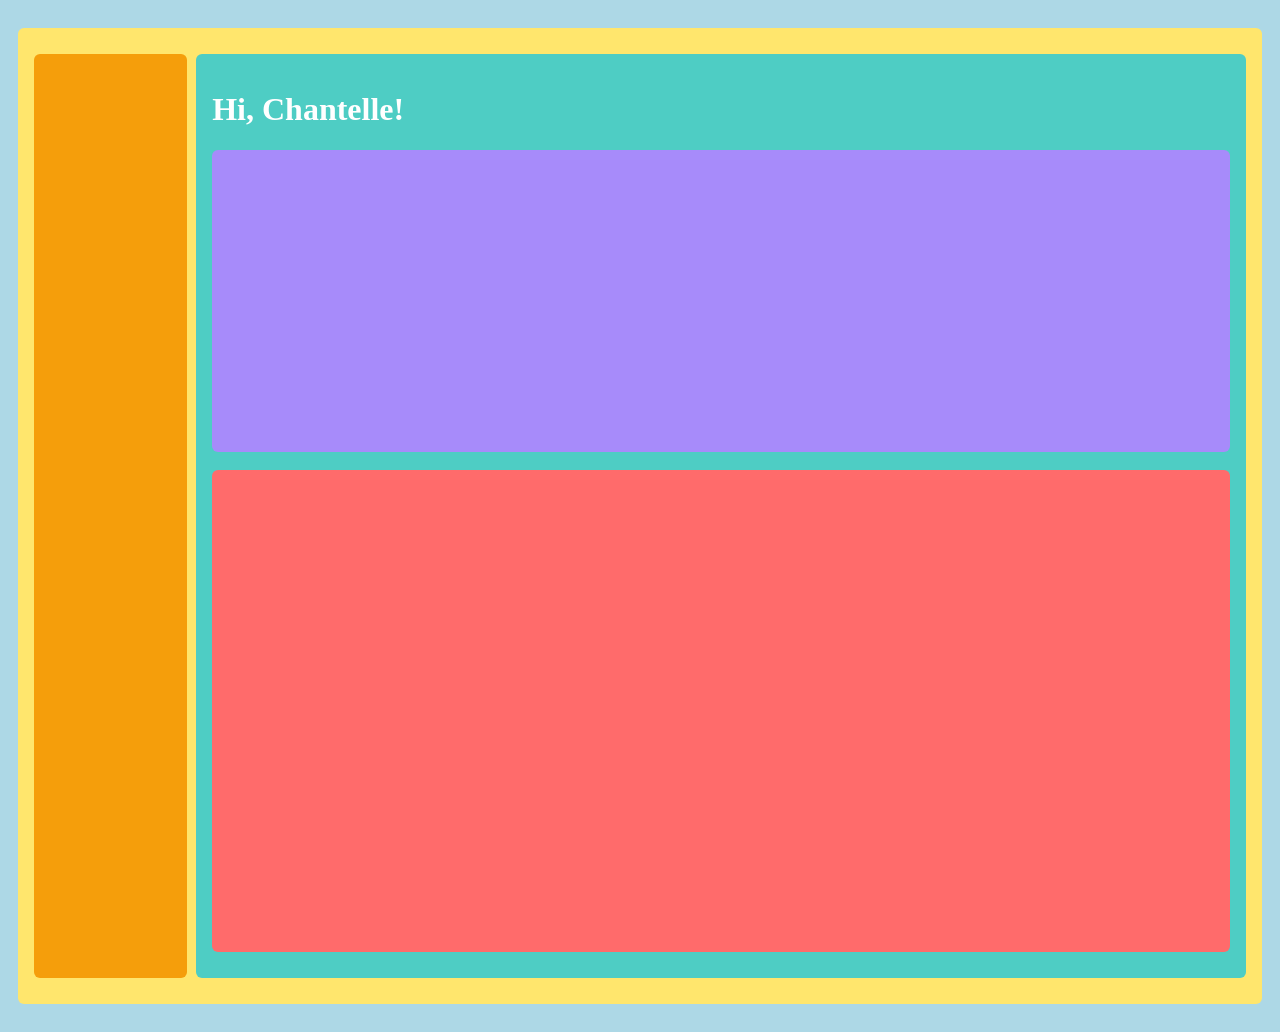
==== index.html @ 404f8a12 "Began HTML/CSS framework." ====
<!DOCTYPE html>
<html lang="en">
<head>
    <meta charset="UTF-8">
    <meta name="viewport" content="width=device-width, initial-scale=1.0">
    <link rel="stylesheet" type="text/css" href="style.css">
    <title>Project Manager</title>
</head>
<body>
    <div class="full-container">
        <div class="nav-bar">
        
        </div>

        <div class="main-container">
            <h1> Hi, Chantelle!</h1>
            <section class="content-page">
                <div class="projects-scroll">
                
                </div>
                <div class="activity-bar">
                    
                </div>
            </section>
        </div>
    </div>
</body>
</html>
---- style.css ----
body {
    background-color: lightblue;
    margin: 0;
    padding: 2vh;
}

div {
    margin: 10px 0;
    padding: 16px;
    border-radius: 6px;
    color: #fff;
}

.full-container {
    background-color: #ffe66d;
    color: #222;
    display: flex;
    align-items: stretch;
    min-height: 100vh;
    width: 100%;
    box-sizing: border-box;
}

.nav-bar {
    background-color: #f59e0b;
    width: 10%;
    margin-right: 1vh;
}

.main-container {
    background-color: #4ecdc4;
    flex: 1;
}

.projects-scroll {
    background-color: #a78bfa;
    height: 30vh;
    margin-bottom: 2vh;
}

.activity-bar {
    background-color: #ff6b6b;
    height: 50vh;
}
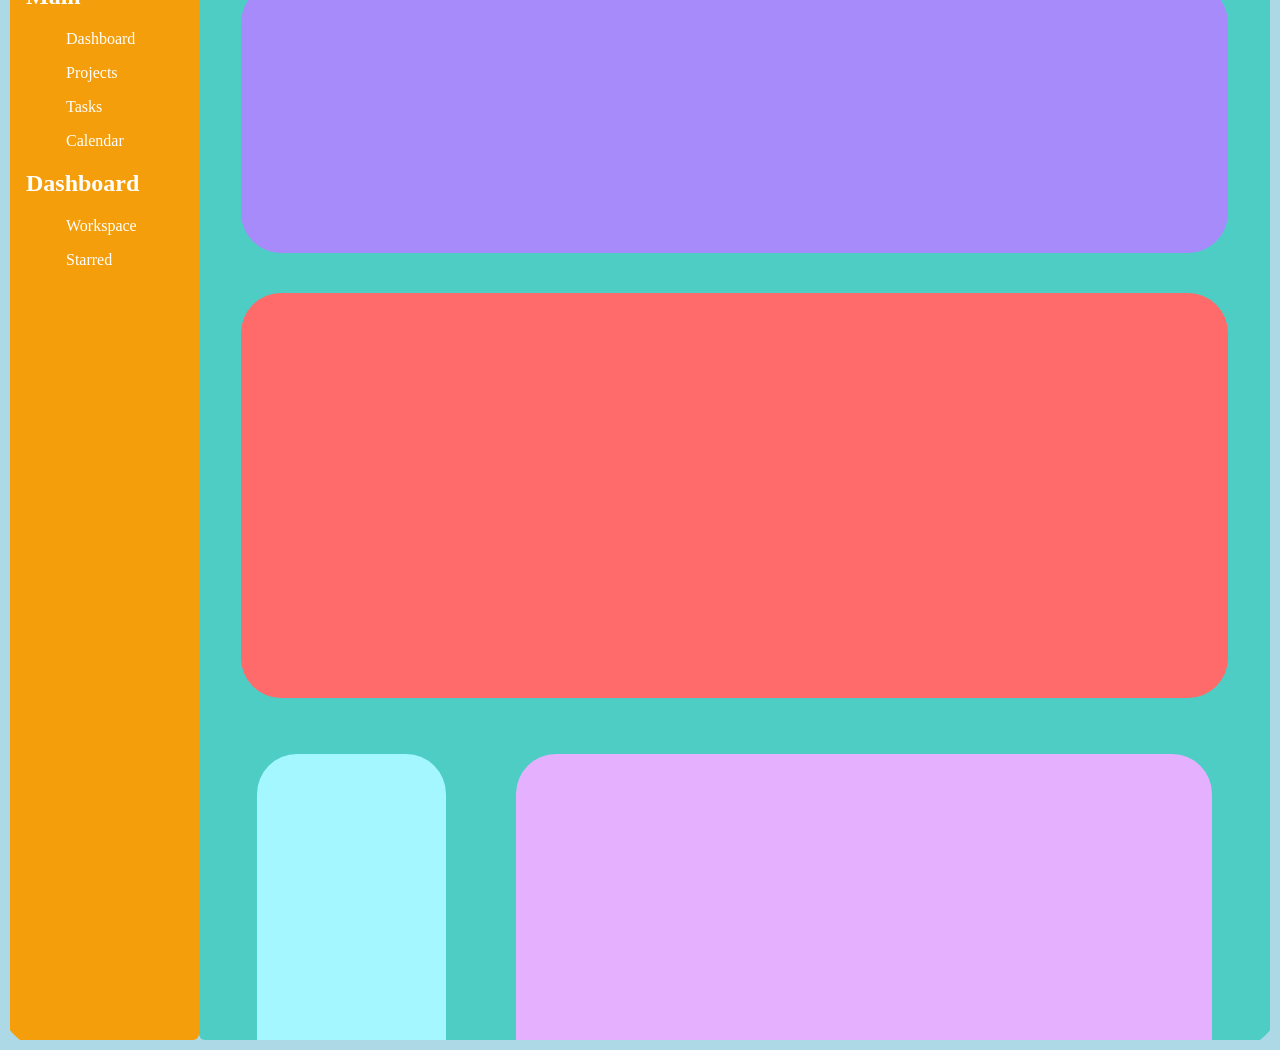
==== commit a3c54d17: "Added more HTML/CSS framework" ====
--- a/index.html
+++ b/index.html
@@ -9,7 +9,20 @@
 <body>
     <div class="full-container">
         <div class="nav-bar">
-        
+            <h1> Enchante </h1>
+
+            <h2> Main </h2>
+            <li>
+                <ul> Dashboard </ul>
+                <ul> Projects </ul>
+                <ul> Tasks </ul>
+                <ul> Calendar </ul>
+            </li>
+            <h2> Dashboard </h2>
+            <li>
+                <ul> Workspace </ul>
+                <ul> Starred </ul>
+            </li>
         </div>
 
         <div class="main-container">
@@ -18,8 +31,16 @@
                 <div class="projects-scroll">
                 
                 </div>
+                <div class="project-progress">
+                    
+                </div>
                 <div class="activity-bar">
-                    
+                    <div class="task-list">
+
+                    </div>
+                    <div class="productivity">
+                        
+                    </div>
                 </div>
             </section>
         </div>
--- a/style.css
+++ b/style.css
@@ -1,46 +1,120 @@
+* {
+    box-sizing: border-box;
+}
+
 body {
     background-color: lightblue;
     margin: 0;
-    padding: 2vh;
+    display: flex;
+    justify-content: center;
+    align-items: center;
+    height: 100vh;
+    overflow: hidden;
+}
+
+h1 {
+    margin: 40px 10px 30px 60px;
 }
 
 div {
-    margin: 10px 0;
     padding: 16px;
     border-radius: 6px;
     color: #fff;
 }
 
+li {
+    list-style: none;
+}
 .full-container {
-    background-color: #ffe66d;
     color: #222;
     display: flex;
     align-items: stretch;
-    min-height: 100vh;
-    width: 100%;
-    box-sizing: border-box;
+    width: 2500px;
+    height: 1200px;
+    padding: 10px;
+    border-radius: 50px;
+    overflow: hidden;
 }
 
 .nav-bar {
     background-color: #f59e0b;
-    width: 10%;
-    margin-right: 1vh;
+    width: 15%;
 }
 
 .main-container {
     background-color: #4ecdc4;
     flex: 1;
+    display: flex;
+    flex-direction: column;
+    min-height: 0;
+    overflow-y: auto;
+    overflow-x: hidden;
+    scrollbar-width: none;
+    -ms-overflow-style: none;
+}
+
+.main-container::-webkit-scrollbar {
+    display: none;
+}
+
+.content-page {
+    display: flex;
+    flex-direction: column;
+    flex: none;
+    min-height: 0;
+    gap: 10px;
+    padding-bottom: 16px;
 }
 
 .projects-scroll {
+    display: flex;
+    margin-right: auto;
+    margin-left: auto;
     background-color: #a78bfa;
     height: 30vh;
-    margin-bottom: 2vh;
+    width: 95%;
+    border-radius: 40px;
+    margin-bottom: 30px;
+}
+
+.project-progress {
+    display: flex;
+    margin-right: auto;
+    margin-left: auto;
+    margin-bottom: 30px;
+    background-color: #ff6b6b;
+    height: 45vh;
+    width: 95%;
+    min-height: 0;
+    border-radius: 40px;
 }
 
 .activity-bar {
-    background-color: #ff6b6b;
+    display: flex;
+    margin-right: auto;
+    margin-left: auto;
     height: 50vh;
+    width: 95%;
+    border-radius: 40px;
+    margin-bottom: 30px;
 }
 
+.task-list {
+    display: flex;
+    margin-right: 70px;
+    margin-left: auto;
+    background-color: #a4f7ff;
+    width: 25%;
+    min-height: 0;
+    border-radius: 40px;
+}
 
+.productivity {
+    display: flex;
+    margin-right: auto;
+    margin-left: auto;
+    background-color: #e5b1ff;
+    width: 95%;
+    min-height: 0;
+    border-radius: 40px;
+}
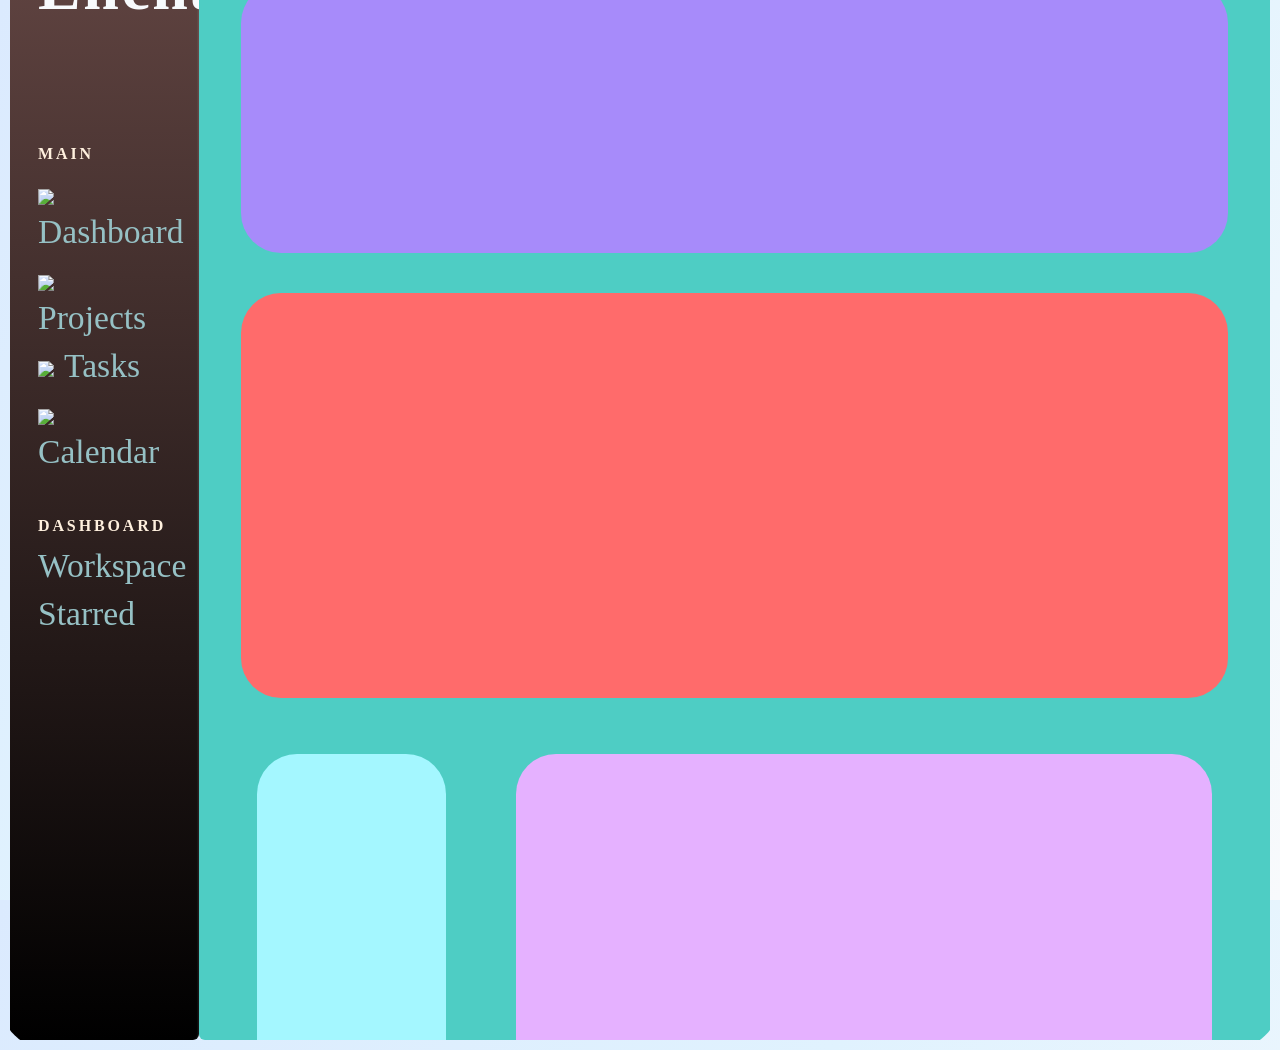
==== commit feccf288: "Began designing navigation bar." ====
--- a/index.html
+++ b/index.html
@@ -13,10 +13,10 @@
 
             <h2> Main </h2>
             <li>
-                <ul> Dashboard </ul>
-                <ul> Projects </ul>
-                <ul> Tasks </ul>
-                <ul> Calendar </ul>
+                <ul><img src="https://i.pinimg.com/1200x/c5/bf/3d/c5bf3d93679e614d330e44d8a4004169.jpg"><a href=""> Dashboard </a></ul>
+                <ul><img src="https://i.pinimg.com/736x/90/c0/2f/90c02fef3b25101c3162a4c4074d5c50.jpg"><a href=""> Projects </a></ul>
+                <ul><img src="https://i.pinimg.com/1200x/53/4c/06/534c06f7088ed84d5353cad87c50d473.jpg"><a href=""> Tasks </a></ul>
+                <ul><img src="https://i.pinimg.com/736x/36/79/c6/3679c64eeebbd9813bcedf02b069bbec.jpg"><a href=""> Calendar </a></ul>
             </li>
             <h2> Dashboard </h2>
             <li>
--- a/style.css
+++ b/style.css
@@ -3,7 +3,7 @@
 }
 
 body {
-    background-color: lightblue;
+    background: linear-gradient(135deg, #dbeafe 0%, #e0f2fe 45%, #f8fafc 100%);
     margin: 0;
     display: flex;
     justify-content: center;
@@ -22,9 +22,99 @@
     color: #fff;
 }
 
-li {
+.nav-bar ul {
+    list-style-type: none;
+    margin: 0;
+    padding: 0;
+}
+
+.nav-bar li {
     list-style: none;
-}
+    display: flex;
+    flex-direction: column;
+    gap: 10px;
+    margin-bottom: 24px;
+}
+
+a {
+    text-decoration: none;
+}
+
+.nav-bar {
+    background: linear-gradient(180deg ,#694A47, black); 
+    width: 15%;
+    padding: 28px 28px;
+    display: flex;
+    flex-direction: column;
+    gap: 12px;
+    border-right: 1px solid rgba(255, 255, 255, 0.08);
+    box-shadow: inset -1px 0 0 rgba(255, 255, 255, 0.04);
+    font-size: 2.1rem;
+}
+
+.nav-bar h1,
+.nav-bar h2 {
+    margin: 0;
+    color: #f8fafc;
+}
+
+.nav-bar h1 {
+    margin-top: 65px;
+    margin-bottom: 100px;
+    font-size: 4rem;
+    line-height: 1.1;
+    letter-spacing: 0.04em;
+}
+
+.nav-bar h2 {
+    margin-top: 10px;
+    font-size: 1rem;
+    text-transform: uppercase;
+    letter-spacing: 0.18em;
+    color: #fff0de;
+}
+
+.nav-bar a,
+.nav-bar ul,
+.nav-bar li {
+    color: #96c1c5;
+}
+
+.nav-bar ul ul {
+    display: block;
+    width: 100%;
+    background: rgba(255, 255, 255, 0.06);
+    border: 1px solid rgba(255, 255, 255, 0.08);
+    border-radius: 16px;
+    padding: 14px 16px;
+    color: #96c1c5;
+    backdrop-filter: blur(10px);
+    transition: transform 160ms ease, background-color 160ms ease, border-color 160ms ease;
+}
+
+.nav-bar a {
+    display: inline-block;
+}
+
+.nav-bar a:hover {
+    background: rgba(10, 115, 150, 0.12);
+    border-color: rgba(255, 255, 255, 0.18);
+    transform:translateX(15px);
+    transition: all ease 0.3s;
+}
+
+.nav-bar ul ul a {
+    display: block;
+    width: 100%;
+    color: inherit;
+    font-weight: 600;
+}
+
+.nav-bar img {
+    width: 1vw;
+    margin-right: 10px;
+}
+
 .full-container {
     color: #222;
     display: flex;
@@ -36,11 +126,6 @@
     overflow: hidden;
 }
 
-.nav-bar {
-    background-color: #f59e0b;
-    width: 15%;
-}
-
 .main-container {
     background-color: #4ecdc4;
     flex: 1;
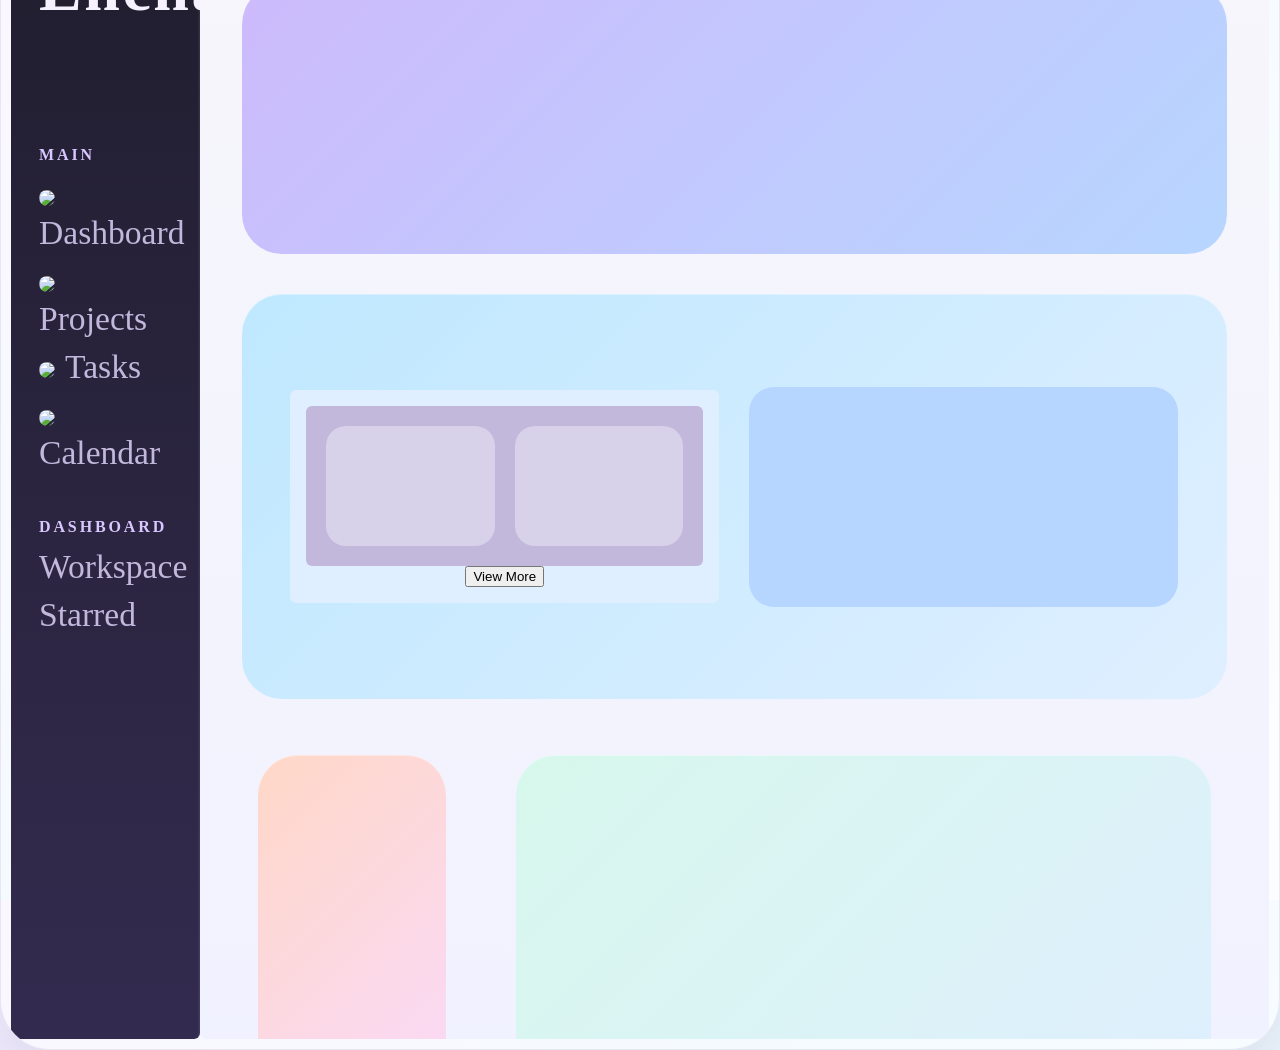
==== commit 394410b8: "Began framework for project progress section." ====
--- a/index.html
+++ b/index.html
@@ -32,7 +32,20 @@
                 
                 </div>
                 <div class="project-progress">
-                    
+                    <div class="projects">
+                        <div class="projects-list">
+                            <div class="project">
+
+                            </div>
+                            <div class="project">
+                                
+                            </div>
+                        </div>
+                        <button> View More </button>
+                    </div>
+                    <div class="calendar">
+
+                    </div>
                 </div>
                 <div class="activity-bar">
                     <div class="task-list">
--- a/style.css
+++ b/style.css
@@ -1,26 +1,50 @@
+/* COLOURS */
+
+:root {
+    --page-bg-start: #f4ecff;
+    --page-bg-end: #e6f5ff;
+    --shell-bg: rgba(255, 255, 255, 0.58);
+    --sidebar-start: #201d2d;
+    --sidebar-end: #332b4f;
+    --sidebar-accent: #d9c7ff;
+    --sidebar-text: #f5f1ff;
+    --sidebar-muted: #c1b8dc;
+    --main-bg: #f7f6fb;
+    --main-text: #1d2433;
+    --panel-lavender: linear-gradient(135deg, #cdbafc 0%, #b7d6ff 100%);
+    --panel-sky: linear-gradient(135deg, #bfe8ff 0%, #dfefff 100%);
+    --panel-peach: linear-gradient(135deg, #ffd8c7 0%, #f9d9ff 100%);
+    --panel-mint: linear-gradient(135deg, #d7f8ec 0%, #dfeeff 100%);
+    --panel-gold: linear-gradient(135deg, #ffe7b6 0%, #f7d7ff 100%);
+}
+
 * {
     box-sizing: border-box;
 }
 
 body {
-    background: linear-gradient(135deg, #dbeafe 0%, #e0f2fe 45%, #f8fafc 100%);
+    background: linear-gradient(135deg, var(--page-bg-start) 0%, var(--page-bg-end) 45%, #f8fafc 100%);
     margin: 0;
     display: flex;
     justify-content: center;
     align-items: center;
     height: 100vh;
     overflow: hidden;
+    color: var(--main-text);
 }
 
 h1 {
     margin: 40px 10px 30px 60px;
+    color: var(--main-text);
 }
 
 div {
     padding: 16px;
     border-radius: 6px;
-    color: #fff;
-}
+    color: var(--main-text);
+}
+
+/* NAVIGATION BAR */
 
 .nav-bar ul {
     list-style-type: none;
@@ -41,7 +65,7 @@
 }
 
 .nav-bar {
-    background: linear-gradient(180deg ,#694A47, black); 
+    background: linear-gradient(180deg, var(--sidebar-start), var(--sidebar-end));
     width: 15%;
     padding: 28px 28px;
     display: flex;
@@ -55,7 +79,7 @@
 .nav-bar h1,
 .nav-bar h2 {
     margin: 0;
-    color: #f8fafc;
+    color: var(--sidebar-text);
 }
 
 .nav-bar h1 {
@@ -71,23 +95,23 @@
     font-size: 1rem;
     text-transform: uppercase;
     letter-spacing: 0.18em;
-    color: #fff0de;
+    color: var(--sidebar-accent);
 }
 
 .nav-bar a,
 .nav-bar ul,
 .nav-bar li {
-    color: #96c1c5;
+    color: var(--sidebar-muted);
 }
 
 .nav-bar ul ul {
     display: block;
     width: 100%;
     background: rgba(255, 255, 255, 0.06);
-    border: 1px solid rgba(255, 255, 255, 0.08);
+    border: 1px solid rgba(255, 255, 255, 0.1);
     border-radius: 16px;
     padding: 14px 16px;
-    color: #96c1c5;
+    color: var(--sidebar-muted);
     backdrop-filter: blur(10px);
     transition: transform 160ms ease, background-color 160ms ease, border-color 160ms ease;
 }
@@ -97,9 +121,9 @@
 }
 
 .nav-bar a:hover {
-    background: rgba(10, 115, 150, 0.12);
+    background: rgba(217, 199, 255, 0.12);
     border-color: rgba(255, 255, 255, 0.18);
-    transform:translateX(15px);
+    transform: translateX(12px);
     transition: all ease 0.3s;
 }
 
@@ -113,10 +137,12 @@
 .nav-bar img {
     width: 1vw;
     margin-right: 10px;
+    border-radius: 50%;
+    object-fit: cover;
 }
 
 .full-container {
-    color: #222;
+    color: var(--main-text);
     display: flex;
     align-items: stretch;
     width: 2500px;
@@ -124,10 +150,13 @@
     padding: 10px;
     border-radius: 50px;
     overflow: hidden;
+    background: var(--shell-bg);
+    box-shadow: 0 25px 60px rgba(67, 58, 92, 0.12);
+    border: 1px solid rgba(136, 124, 182, 0.15);
 }
 
 .main-container {
-    background-color: #4ecdc4;
+    background: linear-gradient(180deg, var(--main-bg) 0%, #f1f2ff 100%);
     flex: 1;
     display: flex;
     flex-direction: column;
@@ -155,23 +184,28 @@
     display: flex;
     margin-right: auto;
     margin-left: auto;
-    background-color: #a78bfa;
+    background: var(--panel-lavender);
     height: 30vh;
     width: 95%;
     border-radius: 40px;
     margin-bottom: 30px;
+    box-shadow: inset 0 1px 0 rgba(255, 255, 255, 0.35);
 }
 
 .project-progress {
     display: flex;
+    justify-content: center;
+    align-items: center;
+    gap: 30px;
     margin-right: auto;
     margin-left: auto;
     margin-bottom: 30px;
-    background-color: #ff6b6b;
+    background: var(--panel-sky);
     height: 45vh;
     width: 95%;
     min-height: 0;
     border-radius: 40px;
+    box-shadow: inset 0 1px 0 rgba(255, 255, 255, 0.35);
 }
 
 .activity-bar {
@@ -188,18 +222,62 @@
     display: flex;
     margin-right: 70px;
     margin-left: auto;
-    background-color: #a4f7ff;
+    background: var(--panel-peach);
     width: 25%;
     min-height: 0;
     border-radius: 40px;
+    box-shadow: inset 0 1px 0 rgba(255, 255, 255, 0.35);
 }
 
 .productivity {
     display: flex;
     margin-right: auto;
     margin-left: auto;
-    background-color: #e5b1ff;
-    width: 95%;
-    min-height: 0;
-    border-radius: 40px;
+    background: var(--panel-mint);
+    width: 95%;
+    min-height: 0;
+    border-radius: 40px;
+    box-shadow: inset 0 1px 0 rgba(255, 255, 255, 0.35);
+}
+
+/*PROJECTS*/
+
+.projects {
+    background-color: #dfefff;
+    width: 45%;
+    display: flex;
+    flex-direction: column;
+    align-items: center;
+    justify-content: center;
+    margin: 0;
+}
+
+.projects-list {
+    display: flex;
+    justify-content: center;
+    align-items: center;
+    gap: 20px;
+    margin: 0 auto;
+    background-color: #c1b8dc;
+    width: 100%;
+    padding: 20px;
+}
+
+.project {
+    width: 180px;
+    height: 120px;
+    background: rgba(255, 255, 255, 0.35);
+    border-radius: 20px;
+}
+
+/*CALENDAR*/
+
+.calendar {
+    background-color: #b7d6ff;
+    width: 45%;
+    min-height: 220px;
+    display: flex;
+    align-items: center;
+    justify-content: center;
+    border-radius: 25px;
 }
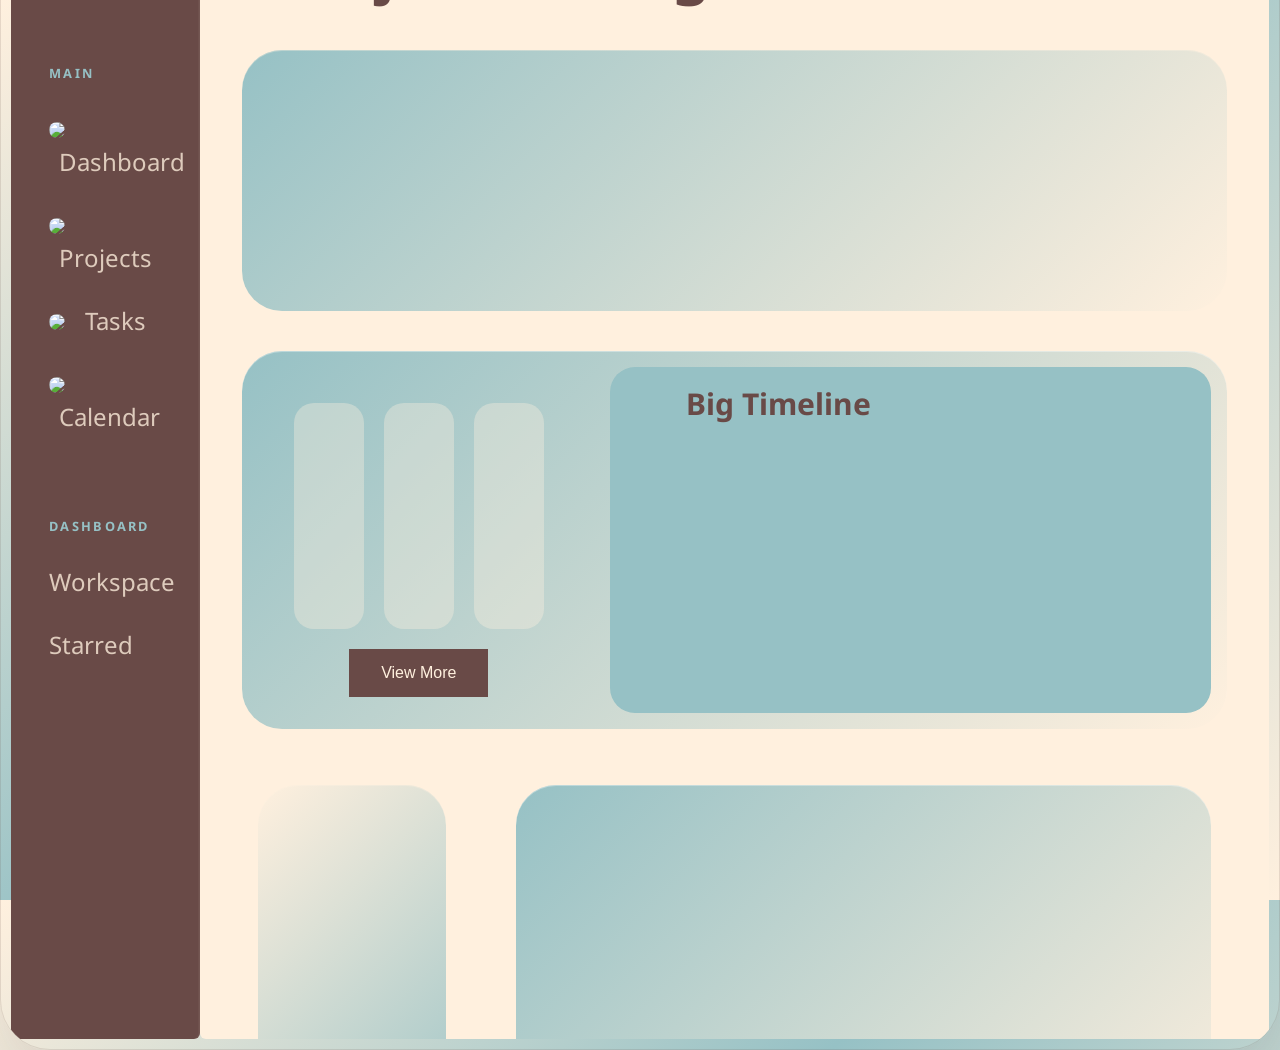
==== commit 0af57e00: "Completed skeleton ui + adjusted colour scheme." ====
--- a/index.html
+++ b/index.html
@@ -3,7 +3,13 @@
 <head>
     <meta charset="UTF-8">
     <meta name="viewport" content="width=device-width, initial-scale=1.0">
+    
     <link rel="stylesheet" type="text/css" href="style.css">
+    <script src="script.js"></script>
+    <link rel="preconnect" href="https://fonts.googleapis.com">
+    <link rel="preconnect" href="https://fonts.gstatic.com" crossorigin>
+    <link href="https://fonts.googleapis.com/css2?family=Noto+Sans:ital,wght@0,100..900;1,100..900&display=swap" rel="stylesheet">
+    
     <title>Project Manager</title>
 </head>
 <body>
@@ -27,6 +33,7 @@
 
         <div class="main-container">
             <h1> Hi, Chantelle!</h1>
+            <h2> Project Manager </h2>
             <section class="content-page">
                 <div class="projects-scroll">
                 
@@ -40,10 +47,14 @@
                             <div class="project">
                                 
                             </div>
+                            <div class="project">
+                                
+                            </div>
                         </div>
-                        <button> View More </button>
+                        <button class="view-more"> View More </button>
                     </div>
                     <div class="calendar">
+                        <h2> Big Timeline </h2>
 
                     </div>
                 </div>
--- a/style.css
+++ b/style.css
@@ -1,21 +1,21 @@
 /* COLOURS */
 
 :root {
-    --page-bg-start: #f4ecff;
-    --page-bg-end: #e6f5ff;
-    --shell-bg: rgba(255, 255, 255, 0.58);
-    --sidebar-start: #201d2d;
-    --sidebar-end: #332b4f;
-    --sidebar-accent: #d9c7ff;
-    --sidebar-text: #f5f1ff;
-    --sidebar-muted: #c1b8dc;
-    --main-bg: #f7f6fb;
-    --main-text: #1d2433;
-    --panel-lavender: linear-gradient(135deg, #cdbafc 0%, #b7d6ff 100%);
-    --panel-sky: linear-gradient(135deg, #bfe8ff 0%, #dfefff 100%);
-    --panel-peach: linear-gradient(135deg, #ffd8c7 0%, #f9d9ff 100%);
-    --panel-mint: linear-gradient(135deg, #d7f8ec 0%, #dfeeff 100%);
-    --panel-gold: linear-gradient(135deg, #ffe7b6 0%, #f7d7ff 100%);
+    --page-bg-start: #fff0de;
+    --page-bg-end: #96C1C5;
+    --shell-bg: rgba(255, 240, 222, 0.58);
+    --sidebar-start: #694a47;
+    --sidebar-end: #694a47;
+    --sidebar-accent: #96C1C5;
+    --sidebar-text: #fff0de;
+    --sidebar-muted: rgba(255, 240, 222, 0.78);
+    --main-bg: #fff0de;
+    --main-text: #694a47;
+    --panel-lavender: linear-gradient(135deg, #96C1C5 0%, #fff0de 100%);
+    --panel-sky: linear-gradient(135deg, #96C1C5 0%, #fff0de 100%);
+    --panel-peach: linear-gradient(135deg, #fff0de 0%, #96C1C5 100%);
+    --panel-mint: linear-gradient(135deg, #96C1C5 0%, #fff0de 100%);
+    --panel-gold: linear-gradient(135deg, #fff0de 0%, #96C1C5 100%);
 }
 
 * {
@@ -23,7 +23,8 @@
 }
 
 body {
-    background: linear-gradient(135deg, var(--page-bg-start) 0%, var(--page-bg-end) 45%, #f8fafc 100%);
+    background: linear-gradient(135deg, var(--page-bg-start) 0%, var(--page-bg-end) 45%, #fff0de 100%);
+    font-family: "Noto Sans", sans-serif;
     margin: 0;
     display: flex;
     justify-content: center;
@@ -34,10 +35,17 @@
 }
 
 h1 {
-    margin: 40px 10px 30px 60px;
-    color: var(--main-text);
-}
-
+    margin: 10px 10px 0px 60px;
+    font-size: 30px;
+    color: var(--main-text);
+    font-style: italic;
+}
+
+h2 {
+    color: var(--main-text);
+    margin: 0px 10px 40px 60px;
+    font-size: 60px;
+}
 div {
     padding: 16px;
     border-radius: 6px;
@@ -67,13 +75,13 @@
 .nav-bar {
     background: linear-gradient(180deg, var(--sidebar-start), var(--sidebar-end));
     width: 15%;
-    padding: 28px 28px;
-    display: flex;
-    flex-direction: column;
-    gap: 12px;
-    border-right: 1px solid rgba(255, 255, 255, 0.08);
-    box-shadow: inset -1px 0 0 rgba(255, 255, 255, 0.04);
-    font-size: 2.1rem;
+    padding: 28px 38px;
+    display: flex;
+    flex-direction: column;
+    gap: 30px;
+    border-right: 1px solid rgba(255, 240, 222, 0.08);
+    box-shadow: inset -1px 0 0 rgba(255, 240, 222, 0.04);
+    font-size: 1.5rem;
 }
 
 .nav-bar h1,
@@ -83,8 +91,8 @@
 }
 
 .nav-bar h1 {
-    margin-top: 65px;
-    margin-bottom: 100px;
+    margin-top: 35px;
+    margin-bottom: 30px;
     font-size: 4rem;
     line-height: 1.1;
     letter-spacing: 0.04em;
@@ -92,7 +100,7 @@
 
 .nav-bar h2 {
     margin-top: 10px;
-    font-size: 1rem;
+    font-size: 0.8rem;
     text-transform: uppercase;
     letter-spacing: 0.18em;
     color: var(--sidebar-accent);
@@ -107,8 +115,8 @@
 .nav-bar ul ul {
     display: block;
     width: 100%;
-    background: rgba(255, 255, 255, 0.06);
-    border: 1px solid rgba(255, 255, 255, 0.1);
+    background: rgba(255, 240, 222, 0.06);
+    border: 1px solid rgba(255, 240, 222, 0.1);
     border-radius: 16px;
     padding: 14px 16px;
     color: var(--sidebar-muted);
@@ -116,13 +124,18 @@
     transition: transform 160ms ease, background-color 160ms ease, border-color 160ms ease;
 }
 
+.nav-bar ul {
+    margin-bottom: 20px;
+}
+
 .nav-bar a {
     display: inline-block;
+    margin-left: 10px;
 }
 
 .nav-bar a:hover {
-    background: rgba(217, 199, 255, 0.12);
-    border-color: rgba(255, 255, 255, 0.18);
+    background: rgba(150, 193, 197, 0.12);
+    border-color: rgba(255, 240, 222, 0.18);
     transform: translateX(12px);
     transition: all ease 0.3s;
 }
@@ -150,13 +163,12 @@
     padding: 10px;
     border-radius: 50px;
     overflow: hidden;
-    background: var(--shell-bg);
-    box-shadow: 0 25px 60px rgba(67, 58, 92, 0.12);
-    border: 1px solid rgba(136, 124, 182, 0.15);
+    box-shadow: 0 25px 60px rgba(105, 74, 71, 0.12);
+    border: 1px solid rgba(105, 74, 71, 0.15);
 }
 
 .main-container {
-    background: linear-gradient(180deg, var(--main-bg) 0%, #f1f2ff 100%);
+    background: linear-gradient(180deg, var(--main-bg) 0%, #fff0de 100%);
     flex: 1;
     display: flex;
     flex-direction: column;
@@ -185,12 +197,46 @@
     margin-right: auto;
     margin-left: auto;
     background: var(--panel-lavender);
-    height: 30vh;
+    height: 29vh;
     width: 95%;
     border-radius: 40px;
     margin-bottom: 30px;
+    box-shadow: inset 0 1px 0 rgba(255, 240, 222, 0.35);
+}
+
+.activity-bar {
+    display: flex;
+    margin-right: auto;
+    margin-left: auto;
+    height: 50vh;
+    width: 95%;
+    border-radius: 40px;
+    margin-bottom: 30px;
+}
+
+.task-list {
+    display: flex;
+    margin-right: 70px;
+    margin-left: auto;
+    background: var(--panel-peach);
+    width: 25%;
+    min-height: 0;
+    border-radius: 40px;
+    box-shadow: inset 0 1px 0 rgba(255, 240, 222, 0.35);
+}
+
+.productivity {
+    display: flex;
+    margin-right: auto;
+    margin-left: auto;
+    background: var(--panel-mint);
+    width: 95%;
+    min-height: 0;
+    border-radius: 40px;
     box-shadow: inset 0 1px 0 rgba(255, 255, 255, 0.35);
 }
+
+/*PROJECTS*/
 
 .project-progress {
     display: flex;
@@ -201,54 +247,21 @@
     margin-left: auto;
     margin-bottom: 30px;
     background: var(--panel-sky);
-    height: 45vh;
+    height: 42vh;
     width: 95%;
     min-height: 0;
     border-radius: 40px;
     box-shadow: inset 0 1px 0 rgba(255, 255, 255, 0.35);
 }
 
-.activity-bar {
-    display: flex;
-    margin-right: auto;
-    margin-left: auto;
-    height: 50vh;
-    width: 95%;
-    border-radius: 40px;
-    margin-bottom: 30px;
-}
-
-.task-list {
-    display: flex;
-    margin-right: 70px;
-    margin-left: auto;
-    background: var(--panel-peach);
-    width: 25%;
-    min-height: 0;
-    border-radius: 40px;
-    box-shadow: inset 0 1px 0 rgba(255, 255, 255, 0.35);
-}
-
-.productivity {
-    display: flex;
-    margin-right: auto;
-    margin-left: auto;
-    background: var(--panel-mint);
-    width: 95%;
-    min-height: 0;
-    border-radius: 40px;
-    box-shadow: inset 0 1px 0 rgba(255, 255, 255, 0.35);
-}
-
-/*PROJECTS*/
-
 .projects {
-    background-color: #dfefff;
     width: 45%;
+    height: 100%;
     display: flex;
     flex-direction: column;
     align-items: center;
     justify-content: center;
+    border-radius: 25px;
     margin: 0;
 }
 
@@ -258,26 +271,40 @@
     align-items: center;
     gap: 20px;
     margin: 0 auto;
-    background-color: #c1b8dc;
     width: 100%;
+    height: 100%;
     padding: 20px;
 }
 
 .project {
-    width: 180px;
-    height: 120px;
-    background: rgba(255, 255, 255, 0.35);
+    width: 100%;
+    height: 100%;
+    background: rgba(255, 240, 222, 0.35);
     border-radius: 20px;
 }
 
+.view-more {
+    background-color: #694a47;
+    border: none;
+    color: #fff0de;
+    padding: 15px 32px;
+    text-align: center;
+    text-decoration: none;
+    display: inline-block;
+    font-size: 16px;
+    cursor: pointer;
+}
+
 /*CALENDAR*/
 
 .calendar {
-    background-color: #b7d6ff;
-    width: 45%;
-    min-height: 220px;
-    display: flex;
-    align-items: center;
-    justify-content: center;
+    background-color: #96C1C5;
+    width: 85%;
+    height: 100%;
+    display: flex;
     border-radius: 25px;
+}
+
+.calendar h2 {
+    font-size: 30px;
 }
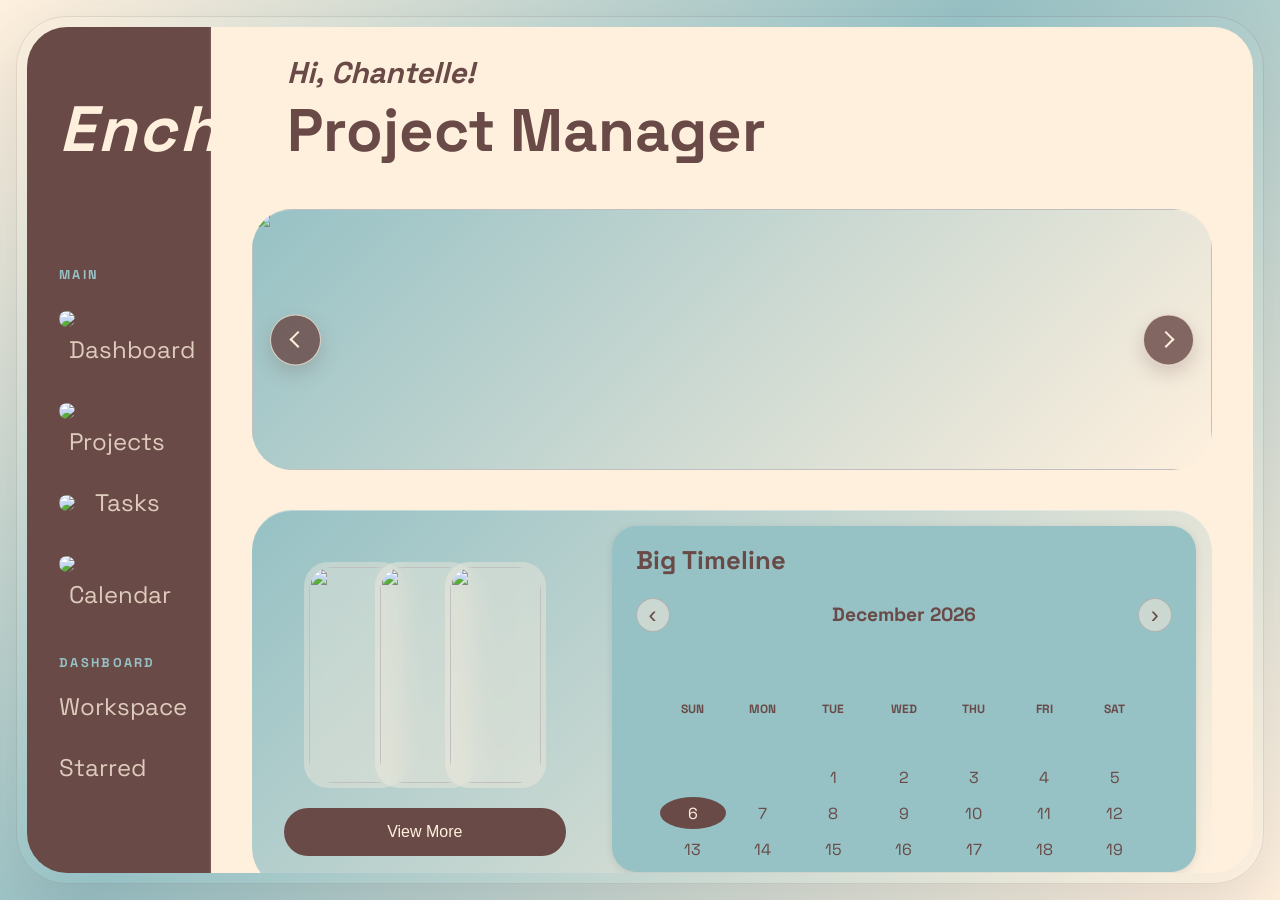
==== commit 4d19835a: "Added placeholder images for slideshow and projects list. Added projects slideshow functionality and" ====
--- a/index.html
+++ b/index.html
@@ -8,27 +8,31 @@
     <script src="script.js"></script>
     <link rel="preconnect" href="https://fonts.googleapis.com">
     <link rel="preconnect" href="https://fonts.gstatic.com" crossorigin>
-    <link href="https://fonts.googleapis.com/css2?family=Noto+Sans:ital,wght@0,100..900;1,100..900&display=swap" rel="stylesheet">
+    <link href="https://fonts.googleapis.com/css2?family=Noto+Sans:ital,wght@0,100..900;1,100..900&family=Space+Grotesk:wght@300..700&display=swap" rel="stylesheet">
     
     <title>Project Manager</title>
 </head>
 <body>
     <div class="full-container">
         <div class="nav-bar">
-            <h1> Enchante </h1>
-
-            <h2> Main </h2>
-            <li>
-                <ul><img src="https://i.pinimg.com/1200x/c5/bf/3d/c5bf3d93679e614d330e44d8a4004169.jpg"><a href=""> Dashboard </a></ul>
-                <ul><img src="https://i.pinimg.com/736x/90/c0/2f/90c02fef3b25101c3162a4c4074d5c50.jpg"><a href=""> Projects </a></ul>
-                <ul><img src="https://i.pinimg.com/1200x/53/4c/06/534c06f7088ed84d5353cad87c50d473.jpg"><a href=""> Tasks </a></ul>
-                <ul><img src="https://i.pinimg.com/736x/36/79/c6/3679c64eeebbd9813bcedf02b069bbec.jpg"><a href=""> Calendar </a></ul>
-            </li>
-            <h2> Dashboard </h2>
-            <li>
-                <ul> Workspace </ul>
-                <ul> Starred </ul>
-            </li>
+            <div class="logo">  
+                <h1> Enchante </h1>
+            </div>
+            
+            <div class="main-navbar">
+                <h2> Main </h2>
+                <li>
+                    <ul><img src="https://i.pinimg.com/1200x/c5/bf/3d/c5bf3d93679e614d330e44d8a4004169.jpg"><a href=""> Dashboard </a></ul>
+                    <ul><img src="https://i.pinimg.com/736x/90/c0/2f/90c02fef3b25101c3162a4c4074d5c50.jpg"><a href=""> Projects </a></ul>
+                    <ul><img src="https://i.pinimg.com/1200x/53/4c/06/534c06f7088ed84d5353cad87c50d473.jpg"><a href=""> Tasks </a></ul>
+                    <ul><img src="https://i.pinimg.com/736x/36/79/c6/3679c64eeebbd9813bcedf02b069bbec.jpg"><a href=""> Calendar </a></ul>
+                </li>
+                <h2> Dashboard </h2>
+                <li>
+                    <ul> Workspace </ul>
+                    <ul> Starred </ul>
+                </li>
+            </div>
         </div>
 
         <div class="main-container">
@@ -36,26 +40,52 @@
             <h2> Project Manager </h2>
             <section class="content-page">
                 <div class="projects-scroll">
-                
+                    <button class="scroll-left" type="button" aria-label="Show previous project" onclick="plusDivs(-1)"></button>
+                    
+                    <img class="projects-slide" src="https://i.pinimg.com/1200x/f3/69/72/f369729f2e2436c7e6199264a27848d8.jpg">
+                    <img class="projects-slide" src="https://i.pinimg.com/1200x/b1/5e/0a/b15e0a1c6e20ac0492519dadba8574b7.jpg">
+                    <img class="projects-slide" src="https://i.pinimg.com/1200x/c8/a8/f1/c8a8f19fa9f79428a1293db86b2d7015.jpg">
+                    <img class="projects-slide" src="https://i.pinimg.com/736x/cd/55/ca/cd55ca581c6f7dde498ed9be4bb16d14.jpg">
+                    
+                    
+                    <button class="scroll-right" type="button" aria-label="Show next project" onclick="plusDivs(1)"></button>
                 </div>
                 <div class="project-progress">
                     <div class="projects">
                         <div class="projects-list">
                             <div class="project">
-
+                                <img src="https://i.pinimg.com/736x/01/68/58/01685852c9e760e3d2047c7d8e5f8ecf.jpg">
                             </div>
                             <div class="project">
-                                
+                                <img src="https://i.pinimg.com/736x/17/3b/14/173b14f7a9852289fbcce75e404e973d.jpg">
                             </div>
                             <div class="project">
-                                
+                                <img src="https://i.pinimg.com/736x/0d/8e/f2/0d8ef2be0a4ba0913284ab48827365d0.jpg">
                             </div>
                         </div>
                         <button class="view-more"> View More </button>
                     </div>
                     <div class="calendar">
                         <h2> Big Timeline </h2>
-
+                        <div class="calendar-header">
+                            <button id="prev-month">‹</button>
+                            <div id="month-year"></div>
+                            <button id="next-month">›</button>
+                        </div>
+                        <div class="calendar-body">
+                            <div class="calendar-weekdays">
+                                <div>Sun</div>
+                                <div>Mon</div>
+                                <div>Tue</div>
+                                <div>Wed</div>
+                                <div>Thu</div>
+                                <div>Fri</div>
+                                <div>Sat</div>
+                            </div>
+                            <div class="calendar-dates">
+                        
+                            </div>
+                        </div>
                     </div>
                 </div>
                 <div class="activity-bar">
@@ -70,4 +100,6 @@
         </div>
     </div>
 </body>
+<script src="script.js"></script>
+<script src="calendar.js"></script>
 </html>
--- a/style.css
+++ b/style.css
@@ -24,7 +24,7 @@
 
 body {
     background: linear-gradient(135deg, var(--page-bg-start) 0%, var(--page-bg-end) 45%, #fff0de 100%);
-    font-family: "Noto Sans", sans-serif;
+    font-family: "Space Grotesk", sans-serif;
     margin: 0;
     display: flex;
     justify-content: center;
@@ -74,11 +74,12 @@
 
 .nav-bar {
     background: linear-gradient(180deg, var(--sidebar-start), var(--sidebar-end));
-    width: 15%;
-    padding: 28px 38px;
+    flex: 0 0 15%;
+    min-width: 0;
     display: flex;
     flex-direction: column;
     gap: 30px;
+    border-radius: 40px 0 0 40px;
     border-right: 1px solid rgba(255, 240, 222, 0.08);
     box-shadow: inset -1px 0 0 rgba(255, 240, 222, 0.04);
     font-size: 1.5rem;
@@ -87,6 +88,7 @@
 .nav-bar h1,
 .nav-bar h2 {
     margin: 0;
+    margin-bottom: 20px;
     color: var(--sidebar-text);
 }
 
@@ -96,6 +98,7 @@
     font-size: 4rem;
     line-height: 1.1;
     letter-spacing: 0.04em;
+    padding: 0;
 }
 
 .nav-bar h2 {
@@ -131,13 +134,13 @@
 .nav-bar a {
     display: inline-block;
     margin-left: 10px;
+    transition: all ease 0.3s;
 }
 
 .nav-bar a:hover {
-    background: rgba(150, 193, 197, 0.12);
     border-color: rgba(255, 240, 222, 0.18);
     transform: translateX(12px);
-    transition: all ease 0.3s;
+    font-weight: 700;
 }
 
 .nav-bar ul ul a {
@@ -154,12 +157,16 @@
     object-fit: cover;
 }
 
+/* CONTAINERS */
+
 .full-container {
     color: var(--main-text);
     display: flex;
     align-items: stretch;
-    width: 2500px;
-    height: 1200px;
+    width: min(2500px, calc(100vw - 32px));
+    height: min(1200px, calc(100vh - 32px));
+    min-width: 0;
+    min-height: 0;
     padding: 10px;
     border-radius: 50px;
     overflow: hidden;
@@ -170,8 +177,10 @@
 .main-container {
     background: linear-gradient(180deg, var(--main-bg) 0%, #fff0de 100%);
     flex: 1;
+    min-width: 0;
     display: flex;
     flex-direction: column;
+    border-radius: 0 40px 40px 0;
     min-height: 0;
     overflow-y: auto;
     overflow-x: hidden;
@@ -192,8 +201,13 @@
     padding-bottom: 16px;
 }
 
+/* PROJECTS IMAGE SCROLL */
+
 .projects-scroll {
     display: flex;
+    position: relative;
+    align-items: stretch;
+    overflow: hidden;
     margin-right: auto;
     margin-left: auto;
     background: var(--panel-lavender);
@@ -202,6 +216,82 @@
     border-radius: 40px;
     margin-bottom: 30px;
     box-shadow: inset 0 1px 0 rgba(255, 240, 222, 0.35);
+}
+
+.projects-slide {
+    position: absolute;
+    inset: 0;
+    width: 100%;
+    height: 100%;
+    object-fit: cover;
+    opacity: 0;
+    pointer-events: none;
+    transform: translateX(15px);
+    transition: opacity 550ms ease, transform 700ms ease;
+}
+
+.projects-slide.is-active {
+    opacity: 1;
+    pointer-events: auto;
+    transform: scale(1);
+}
+
+.scroll-left,
+.scroll-right {
+    position: absolute;
+    top: 50%;
+    z-index: 1;
+    display: grid;
+    place-items: center;
+    width: clamp(36px, 4vw, 52px);
+    aspect-ratio: 1;
+    padding: 0;
+    border: 1px solid rgba(255, 240, 222, 0.75);
+    border-radius: 50%;
+    background: rgba(105, 74, 71, 0.82);
+    box-shadow: 0 8px 18px rgba(105, 74, 71, 0.22);
+    color: #fff0de;
+    cursor: pointer;
+    transform: translateY(-50%);
+    transition: background-color 160ms ease, box-shadow 160ms ease, transform 160ms ease;
+}
+
+.scroll-left {
+    left: 18px;
+}
+
+.scroll-right {
+    right: 18px;
+}
+
+.scroll-left::before,
+.scroll-right::before {
+    width: 10px;
+    height: 10px;
+    border-top: 2px solid currentColor;
+    border-right: 2px solid currentColor;
+    content: "";
+}
+
+.scroll-left::before {
+    transform: translateX(2px) rotate(-135deg);
+}
+
+.scroll-right::before {
+    transform: translateX(-2px) rotate(45deg);
+}
+
+.scroll-left:hover,
+.scroll-right:hover {
+    background: #694a47;
+    box-shadow: 0 10px 22px rgba(105, 74, 71, 0.32);
+    transform: translateY(-50%) scale(1.06);
+}
+
+.scroll-left:focus-visible,
+.scroll-right:focus-visible {
+    outline: 3px solid #96c1c5;
+    outline-offset: 3px;
 }
 
 .activity-bar {
@@ -257,6 +347,7 @@
 .projects {
     width: 45%;
     height: 100%;
+    min-width: 0;
     display: flex;
     flex-direction: column;
     align-items: center;
@@ -267,25 +358,57 @@
 
 .projects-list {
     display: flex;
+    flex: 1;
     justify-content: center;
     align-items: center;
     gap: 20px;
     margin: 0 auto;
     width: 100%;
     height: 100%;
+    min-height: 0;
+    min-width: 0;
     padding: 20px;
+    overflow: visible;
 }
 
 .project {
+    flex: 1 1 0;
+    min-width: 0;
+    height: 100%;
+    position: relative;
+    left: 0px;
+    background: rgba(255, 240, 222, 0.35);
+    border-radius: 24px;
+    backdrop-filter: blur(12px);
+    transition: 0.5s ease-in-out;
+    padding: 5px;
+}
+
+.project:not(:first-child){
+    margin-left: -50px;
+}
+
+.project:hover {
+    transform: translateY(-20px);
+}
+
+.project:hover ~ .project {
+    left: 50px;
+}
+
+.project img {
     width: 100%;
     height: 100%;
-    background: rgba(255, 240, 222, 0.35);
-    border-radius: 20px;
+    display: block;
+    border-radius: inherit;
+    object-fit: cover;
 }
 
 .view-more {
     background-color: #694a47;
     border: none;
+    border-radius: 25px;
+    width: 100%;
     color: #fff0de;
     padding: 15px 32px;
     text-align: center;
@@ -293,6 +416,11 @@
     display: inline-block;
     font-size: 16px;
     cursor: pointer;
+    transition: 0.8s;
+}
+
+.view-more:hover {
+    transform: scale(1.05);
 }
 
 /*CALENDAR*/
@@ -302,9 +430,112 @@
     width: 85%;
     height: 100%;
     display: flex;
+        flex-direction: column;
+        align-items: stretch;
+        gap: 8px;
+        min-width: 0;
+        overflow: hidden;
     border-radius: 25px;
+    box-shadow: 0 2px 8px rgba(0, 0, 0, 0.1);
 }
 
 .calendar h2 {
-    font-size: 30px;
+        margin: 0;
+        padding: 4px 8px 0;
+        font-size: clamp(22px, 2vw, 30px);
+        line-height: 1.1;
+}
+
+.calendar-header {
+        display: flex;
+        justify-content: space-between;
+        align-items: center;
+        gap: 12px;
+        padding: 4px 8px 10px;
+}
+
+.calendar-header button {
+        display: grid;
+        place-items: center;
+        width: 34px;
+        height: 34px;
+        padding: 0;
+        border: 1px solid rgba(105, 74, 71, 0.25);
+        border-radius: 50%;
+        background-color: rgba(255, 240, 222, 0.5);
+        color: var(--main-text);
+        font-size: 1.5em;
+        line-height: 1;
+        cursor: pointer;
+        transition: background-color 160ms ease, transform 160ms ease;
+}
+
+.calendar-header button:hover {
+        background-color: #fff0de;
+        transform: scale(1.08);
+}
+
+.calendar-header button:focus-visible {
+        outline: 3px solid #96c1c5;
+        outline-offset: 2px;
+}
+
+#month-year {
+        flex: 1;
+        color: var(--main-text);
+        font-size: 1.2em;
+        font-weight: bold;
+        text-align: center;
+}
+
+.calendar-body {
+        flex: 1;
+        min-height: 0;
+        display: flex;
+        flex-direction: column;
+        gap: 4px;
+}
+
+.calendar-weekdays,
+.calendar-dates {
+        display: grid;
+        grid-template-columns: repeat(7, minmax(0, 1fr));
+        gap: 4px;
+}
+
+.calendar-weekdays {
+        color: var(--main-text);
+}
+
+.calendar-weekdays div,
+.calendar-dates div {
+        display: grid;
+        place-items: center;
+        min-width: 0;
+        min-height: 32px;
+        padding: 4px;
+        text-align: center;
+}
+
+.calendar-weekdays div {
+        font-size: 0.75rem;
+        font-weight: bold;
+        text-transform: uppercase;
+}
+
+.calendar-dates div {
+        border-radius: 50%;
+        color: var(--main-text);
+        cursor: pointer;
+        transition: background-color 160ms ease, color 160ms ease, transform 160ms ease;
+}
+
+.calendar-dates div:hover {
+        background-color: rgba(255, 240, 222, 0.7);
+        transform: scale(1.08);
+}
+
+.current-date {
+        background-color: #694a47;
+        color: #fff0de !important;
 }
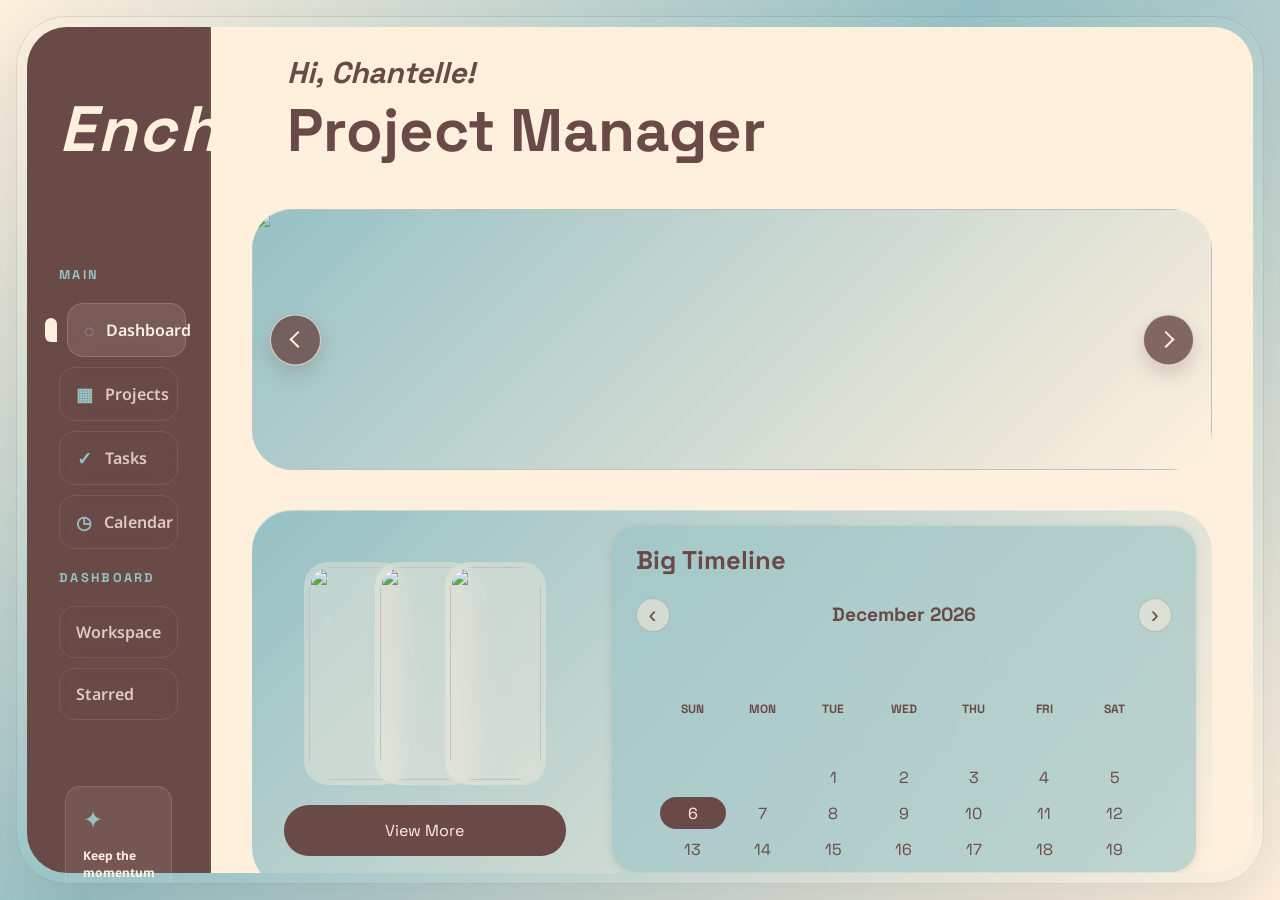
==== commit 4ddf8b1e: "Completed skeleton projects page. Added some js transition effects." ====
--- a/index.html
+++ b/index.html
@@ -4,8 +4,7 @@
     <meta charset="UTF-8">
     <meta name="viewport" content="width=device-width, initial-scale=1.0">
     
-    <link rel="stylesheet" type="text/css" href="style.css">
-    <script src="script.js"></script>
+    <link rel="stylesheet" type="text/css" href="css/style.css">
     <link rel="preconnect" href="https://fonts.googleapis.com">
     <link rel="preconnect" href="https://fonts.gstatic.com" crossorigin>
     <link href="https://fonts.googleapis.com/css2?family=Noto+Sans:ital,wght@0,100..900;1,100..900&family=Space+Grotesk:wght@300..700&display=swap" rel="stylesheet">
@@ -15,24 +14,25 @@
 <body>
     <div class="full-container">
         <div class="nav-bar">
-            <div class="logo">  
+            <div class="logo">
                 <h1> Enchante </h1>
             </div>
-            
+
             <div class="main-navbar">
                 <h2> Main </h2>
-                <li>
-                    <ul><img src="https://i.pinimg.com/1200x/c5/bf/3d/c5bf3d93679e614d330e44d8a4004169.jpg"><a href=""> Dashboard </a></ul>
-                    <ul><img src="https://i.pinimg.com/736x/90/c0/2f/90c02fef3b25101c3162a4c4074d5c50.jpg"><a href=""> Projects </a></ul>
-                    <ul><img src="https://i.pinimg.com/1200x/53/4c/06/534c06f7088ed84d5353cad87c50d473.jpg"><a href=""> Tasks </a></ul>
-                    <ul><img src="https://i.pinimg.com/736x/36/79/c6/3679c64eeebbd9813bcedf02b069bbec.jpg"><a href=""> Calendar </a></ul>
-                </li>
+                <ul class="side-links">
+                    <li class="active"><a href="index.html"><span>◌</span> Dashboard</a></li>
+                    <li><a href="projects.html"><span>▦</span> Projects</a></li>
+                    <li><a href="#"><span>✓</span> Tasks</a></li>
+                    <li><a href="#"><span>◷</span> Calendar</a></li>
+                </ul>
                 <h2> Dashboard </h2>
-                <li>
-                    <ul> Workspace </ul>
-                    <ul> Starred </ul>
-                </li>
+                <ul class="side-links">
+                    <li><a href="#">Workspace</a></li>
+                    <li><a href="#">Starred</a></li>
+                </ul>
             </div>
+            <div class="sidebar-note"><span class="note-mark">✦</span><strong>Keep the momentum</strong><small>Three deadlines are coming up this week.</small></div>
         </div>
 
         <div class="main-container">
@@ -63,7 +63,7 @@
                                 <img src="https://i.pinimg.com/736x/0d/8e/f2/0d8ef2be0a4ba0913284ab48827365d0.jpg">
                             </div>
                         </div>
-                        <button class="view-more"> View More </button>
+                        <a href="projects.html" class="view-more"> View More </a>
                     </div>
                     <div class="calendar">
                         <h2> Big Timeline </h2>
@@ -100,6 +100,7 @@
         </div>
     </div>
 </body>
-<script src="script.js"></script>
-<script src="calendar.js"></script>
+<script src="js/page-transition.js"></script>
+<script src="js/script.js"></script>
+<script src="js/calendar.js"></script>
 </html>
--- a/css/style.css
+++ b/css/style.css
@@ -0,0 +1,1081 @@
+/* COLOURS */
+
+:root {
+    --page-bg-start: #fff0de;
+    --page-bg-end: #96C1C5;
+    --shell-bg: rgba(255, 240, 222, 0.58);
+    --sidebar-start: #694a47;
+    --sidebar-end: #694a47;
+    --sidebar-accent: #96C1C5;
+    --sidebar-text: #fff0de;
+    --sidebar-muted: rgba(255, 240, 222, 0.78);
+    --main-bg: #fff0de;
+    --main-text: #694a47;
+    --panel-lavender: linear-gradient(135deg, #96C1C5 0%, #fff0de 100%);
+    --panel-sky: linear-gradient(135deg, #96C1C5 0%, #fff0de 100%);
+    --panel-peach: linear-gradient(135deg, #fff0de 0%, #96C1C5 100%);
+    --panel-mint: linear-gradient(135deg, #96C1C5 0%, #fff0de 100%);
+    --panel-gold: linear-gradient(135deg, #fff0de 0%, #96C1C5 100%);
+}
+
+* {
+    box-sizing: border-box;
+}
+
+body {
+    background: linear-gradient(135deg, var(--page-bg-start) 0%, var(--page-bg-end) 45%, #fff0de 100%);
+    font-family: "Space Grotesk", sans-serif;
+    margin: 0;
+    display: flex;
+    justify-content: center;
+    align-items: center;
+    height: 100vh;
+    overflow: hidden;
+    color: var(--main-text);
+}
+
+h1 {
+    margin: 10px 10px 0px 60px;
+    font-size: 30px;
+    color: var(--main-text);
+    font-style: italic;
+}
+
+h2 {
+    color: var(--main-text);
+    margin: 0px 10px 40px 60px;
+    font-size: 60px;
+}
+div {
+    padding: 16px;
+    border-radius: 6px;
+    color: var(--main-text);
+}
+
+/* NAVIGATION BAR */
+
+.nav-bar ul {
+    list-style-type: none;
+    margin: 0;
+    padding: 0;
+}
+
+.nav-bar li {
+    list-style: none;
+    display: flex;
+    flex-direction: column;
+    gap: 10px;
+    margin-bottom: 24px;
+}
+
+a {
+    text-decoration: none;
+}
+
+.nav-bar {
+    background: linear-gradient(180deg, var(--sidebar-start), var(--sidebar-end));
+    flex: 0 0 15%;
+    min-width: 0;
+    display: flex;
+    flex-direction: column;
+    gap: 30px;
+    border-radius: 40px 0 0 40px;
+    border-right: 1px solid rgba(255, 240, 222, 0.08);
+    box-shadow: inset -1px 0 0 rgba(255, 240, 222, 0.04);
+    font-size: 1.5rem;
+}
+
+.nav-bar h1,
+.nav-bar h2 {
+    margin: 0;
+    margin-bottom: 20px;
+    color: var(--sidebar-text);
+}
+
+.nav-bar h1 {
+    margin-top: 35px;
+    margin-bottom: 30px;
+    font-size: 4rem;
+    line-height: 1.1;
+    letter-spacing: 0.04em;
+    padding: 0;
+}
+
+.nav-bar h2 {
+    margin-top: 10px;
+    font-size: 0.8rem;
+    text-transform: uppercase;
+    letter-spacing: 0.18em;
+    color: var(--sidebar-accent);
+}
+
+.nav-bar a,
+.nav-bar ul,
+.nav-bar li {
+    color: var(--sidebar-muted);
+}
+
+.nav-bar ul ul {
+    display: block;
+    width: 100%;
+    background: rgba(255, 240, 222, 0.06);
+    border: 1px solid rgba(255, 240, 222, 0.1);
+    border-radius: 16px;
+    padding: 14px 16px;
+    color: var(--sidebar-muted);
+    backdrop-filter: blur(10px);
+    transition: transform 160ms ease, background-color 160ms ease, border-color 160ms ease;
+}
+
+.nav-bar ul {
+    margin-bottom: 20px;
+}
+
+.nav-bar a {
+    display: inline-block;
+    margin-left: 10px;
+    transition: all ease 0.3s;
+}
+
+.nav-bar a:hover {
+    border-color: rgba(255, 240, 222, 0.18);
+    transform: translateX(12px);
+    font-weight: 700;
+}
+
+.nav-bar ul ul a {
+    display: block;
+    width: 100%;
+    color: inherit;
+    font-weight: 600;
+}
+
+.nav-bar img {
+    width: 1vw;
+    margin-right: 10px;
+    border-radius: 50%;
+    object-fit: cover;
+}
+
+.side-links { 
+    margin: 0 0 20px; 
+    padding: 0 22px; 
+    list-style: none; 
+}
+
+.side-links li { 
+    margin: 0 0 10px; 
+    padding: 0; 
+}
+
+.side-links a { 
+    display: flex; 
+    align-items: center; 
+    gap: 12px; 
+    width: 100%;
+    margin: 0; 
+    position: relative;
+    padding: 14px 16px; 
+    border: 1px solid rgba(255, 240, 222, 0.1); 
+    border-radius: 16px; 
+    color: var(--sidebar-muted); 
+    font: 600 .82rem "Noto Sans", sans-serif; 
+    backdrop-filter: blur(10px);
+    transition: transform 160ms ease, background-color 160ms ease, border-color 160ms ease;
+    font-size: 1rem;
+}
+
+.side-links a span { 
+    width: 17px; 
+    color: #96c1c5; 
+    font-size: 1.1rem; 
+    text-align: center; 
+}
+
+.side-links a b { 
+    margin-left: auto; 
+    color: #96c1c5; 
+    font-size: 1rem; 
+}
+
+.side-links li.active a,
+.side-links a:hover { 
+    border-color: rgba(255, 240, 222, .18); 
+    background: rgba(255, 240, 222, .1);
+    color: #fff0de; 
+    transform: translateX(8px); 
+}
+
+.side-links li.active a::before {
+    position: absolute;
+    top: 50%;
+    left: -23px;
+    width: 12px;
+    height: 24px;
+    border-radius: 24px 24px 0;
+    background: var(--sidebar-text);
+    content: "";
+    transform: translateY(-50%);
+    animation: active-nav-indicator 280ms ease-out both;
+}
+
+@keyframes active-nav-indicator {
+    from {
+        opacity: 0;
+        transform: translate(-8px, -50%);
+    }
+    to {
+        opacity: 1;
+        transform: translate(0, -50%);
+    }
+}
+
+/* CONTAINERS */
+
+.full-container {
+    color: var(--main-text);
+    display: flex;
+    align-items: stretch;
+    width: min(2500px, calc(100vw - 32px));
+    height: min(1200px, calc(100vh - 32px));
+    min-width: 0;
+    min-height: 0;
+    padding: 10px;
+    border-radius: 50px;
+    overflow: hidden;
+    box-shadow: 0 25px 60px rgba(105, 74, 71, 0.12);
+    border: 1px solid rgba(105, 74, 71, 0.15);
+}
+
+@keyframes page-enter {
+    from {
+        opacity: 0;
+        transform: translateY(12px);
+    }
+    to {
+        opacity: 1;
+        transform: translateY(0);
+    }
+}
+
+@keyframes page-exit {
+    from {
+        opacity: 1;
+        transform: translateY(0);
+    }
+    to {
+        opacity: 0;
+        transform: translateY(-8px);
+    }
+}
+
+@media (prefers-reduced-motion: reduce) {
+    .main-container,
+    body.is-leaving .main-container {
+        animation: none;
+    }
+}
+
+.main-container {
+    background: linear-gradient(180deg, var(--main-bg) 0%, #fff0de 100%);
+    flex: 1;
+    min-width: 0;
+    display: flex;
+    flex-direction: column;
+    border-radius: 0 40px 40px 0;
+    min-height: 0;
+    overflow-y: auto;
+    overflow-x: hidden;
+    scrollbar-width: none;
+    -ms-overflow-style: none;
+    animation: page-enter 420ms ease-out both;
+}
+
+body.is-leaving .main-container {
+    animation: page-exit 220ms ease-in both;
+}
+
+.main-container::-webkit-scrollbar {
+    display: none;
+}
+
+.content-page {
+    display: flex;
+    flex-direction: column;
+    flex: none;
+    min-height: 0;
+    gap: 10px;
+    padding-bottom: 16px;
+}
+
+/* PROJECTS IMAGE SCROLL */
+
+.projects-scroll {
+    display: flex;
+    position: relative;
+    align-items: stretch;
+    overflow: hidden;
+    margin-right: auto;
+    margin-left: auto;
+    background: var(--panel-lavender);
+    height: 29vh;
+    width: 95%;
+    border-radius: 40px;
+    margin-bottom: 30px;
+    box-shadow: inset 0 1px 0 rgba(255, 240, 222, 0.35);
+}
+
+.projects-slide {
+    position: absolute;
+    inset: 0;
+    width: 100%;
+    height: 100%;
+    object-fit: cover;
+    opacity: 0;
+    pointer-events: none;
+    transform: translateX(15px);
+    transition: opacity 550ms ease, transform 700ms ease;
+}
+
+.projects-slide.is-active {
+    opacity: 1;
+    pointer-events: auto;
+    transform: scale(1);
+}
+
+.scroll-left,
+.scroll-right {
+    position: absolute;
+    top: 50%;
+    z-index: 1;
+    display: grid;
+    place-items: center;
+    width: clamp(36px, 4vw, 52px);
+    aspect-ratio: 1;
+    padding: 0;
+    border: 1px solid rgba(255, 240, 222, 0.75);
+    border-radius: 50%;
+    background: rgba(105, 74, 71, 0.82);
+    box-shadow: 0 8px 18px rgba(105, 74, 71, 0.22);
+    color: #fff0de;
+    cursor: pointer;
+    transform: translateY(-50%);
+    transition: background-color 160ms ease, box-shadow 160ms ease, transform 160ms ease;
+}
+
+.scroll-left {
+    left: 18px;
+}
+
+.scroll-right {
+    right: 18px;
+}
+
+.scroll-left::before,
+.scroll-right::before {
+    width: 10px;
+    height: 10px;
+    border-top: 2px solid currentColor;
+    border-right: 2px solid currentColor;
+    content: "";
+}
+
+.scroll-left::before {
+    transform: translateX(2px) rotate(-135deg);
+}
+
+.scroll-right::before {
+    transform: translateX(-2px) rotate(45deg);
+}
+
+.scroll-left:hover,
+.scroll-right:hover {
+    background: #694a47;
+    box-shadow: 0 10px 22px rgba(105, 74, 71, 0.32);
+    transform: translateY(-50%) scale(1.06);
+}
+
+.scroll-left:focus-visible,
+.scroll-right:focus-visible {
+    outline: 3px solid #96c1c5;
+    outline-offset: 3px;
+}
+
+.activity-bar {
+    display: flex;
+    margin-right: auto;
+    margin-left: auto;
+    height: 50vh;
+    width: 95%;
+    border-radius: 40px;
+    margin-bottom: 30px;
+}
+
+.task-list {
+    display: flex;
+    margin-right: 70px;
+    margin-left: auto;
+    background: var(--panel-peach);
+    width: 25%;
+    min-height: 0;
+    border-radius: 40px;
+    box-shadow: inset 0 1px 0 rgba(255, 240, 222, 0.35);
+}
+
+.productivity {
+    display: flex;
+    margin-right: auto;
+    margin-left: auto;
+    background: var(--panel-mint);
+    width: 95%;
+    min-height: 0;
+    border-radius: 40px;
+    box-shadow: inset 0 1px 0 rgba(255, 255, 255, 0.35);
+}
+
+/*PROJECTS*/
+
+.project-progress {
+    display: flex;
+    justify-content: center;
+    align-items: center;
+    gap: 30px;
+    margin-right: auto;
+    margin-left: auto;
+    margin-bottom: 30px;
+    background: var(--panel-sky);
+    height: 42vh;
+    width: 95%;
+    min-height: 0;
+    border-radius: 40px;
+    box-shadow: inset 0 1px 0 rgba(255, 255, 255, 0.35);
+}
+
+.projects {
+    width: 45%;
+    height: 100%;
+    min-width: 0;
+    display: flex;
+    flex-direction: column;
+    align-items: center;
+    justify-content: center;
+    border-radius: 25px;
+    margin: 0;
+}
+
+.projects-list {
+    display: flex;
+    flex: 1;
+    justify-content: center;
+    align-items: center;
+    gap: 20px;
+    margin: 0 auto;
+    width: 100%;
+    height: 100%;
+    min-height: 0;
+    min-width: 0;
+    padding: 20px;
+    overflow: visible;
+}
+
+.project {
+    flex: 1 1 0;
+    min-width: 0;
+    height: 100%;
+    position: relative;
+    left: 0px;
+    background: rgba(255, 240, 222, 0.35);
+    border-radius: 24px;
+    backdrop-filter: blur(12px);
+    transition: 0.5s ease-in-out;
+    padding: 5px;
+}
+
+.project:not(:first-child){
+    margin-left: -50px;
+}
+
+.project:hover {
+    transform: translateY(-20px);
+}
+
+.project:hover ~ .project {
+    left: 50px;
+}
+
+.project img {
+    width: 100%;
+    height: 100%;
+    display: block;
+    border-radius: inherit;
+    object-fit: cover;
+}
+
+.view-more {
+    background-color: #694a47;
+    border: none;
+    border-radius: 25px;
+    width: 100%;
+    color: #fff0de;
+    padding: 15px 32px;
+    text-align: center;
+    text-decoration: none;
+    display: inline-block;
+    font-size: 16px;
+    cursor: pointer;
+    transition: 0.8s;
+}
+
+.view-more:hover {
+    transform: scale(1.05);
+}
+
+/*CALENDAR*/
+
+.calendar {
+    background-color: #96c1c595;
+    width: 85%;
+    height: 100%;
+    display: flex;
+    flex-direction: column;
+    align-items: stretch;
+    gap: 8px;
+    min-width: 0;
+    overflow: hidden;
+    border-radius: 25px;
+    backdrop-filter: blur(100px);
+    box-shadow: 0 2px 8px rgba(0, 0, 0, 0.1);
+}
+
+.calendar h2 {
+        margin: 0;
+        padding: 4px 8px 0;
+        font-size: clamp(22px, 2vw, 30px);
+        line-height: 1.1;
+}
+
+.calendar-header {
+        display: flex;
+        justify-content: space-between;
+        align-items: center;
+        gap: 12px;
+        padding: 4px 8px 10px;
+}
+
+.calendar-header button {
+        display: grid;
+        place-items: center;
+        width: 34px;
+        height: 34px;
+        padding: 0;
+        border: 1px solid rgba(105, 74, 71, 0.25);
+        border-radius: 50%;
+        background-color: rgba(255, 240, 222, 0.5);
+        color: var(--main-text);
+        font-size: 1.5em;
+        line-height: 1;
+        cursor: pointer;
+        transition: background-color 160ms ease, transform 160ms ease;
+}
+
+.calendar-header button:hover {
+        background-color: #fff0de;
+        transform: scale(1.08);
+}
+
+.calendar-header button:focus-visible {
+        outline: 3px solid #96c1c5;
+        outline-offset: 2px;
+}
+
+#month-year {
+        flex: 1;
+        color: var(--main-text);
+        font-size: 1.2em;
+        font-weight: bold;
+        text-align: center;
+}
+
+.calendar-body {
+        flex: 1;
+        min-height: 0;
+        display: flex;
+        flex-direction: column;
+        gap: 4px;
+}
+
+.calendar-weekdays,
+.calendar-dates {
+        display: grid;
+        grid-template-columns: repeat(7, minmax(0, 1fr));
+        gap: 4px;
+}
+
+.calendar-weekdays {
+        color: var(--main-text);
+}
+
+.calendar-weekdays div,
+.calendar-dates div {
+        display: grid;
+        place-items: center;
+        min-width: 0;
+        min-height: 32px;
+        padding: 4px;
+        text-align: center;
+}
+
+.calendar-weekdays div {
+        font-size: 0.75rem;
+        font-weight: bold;
+        text-transform: uppercase;
+}
+
+.calendar-dates div {
+        border-radius: 9999px;
+        color: var(--main-text);
+        cursor: pointer;
+        transition: background-color 160ms ease, color 160ms ease, transform 160ms ease;
+}
+
+.calendar-dates div:hover {
+        background-color: rgba(255, 240, 222, 0.7);
+        transform: scale(1.08);
+        font-weight: bold;
+}
+
+.current-date {
+        background-color: #694a47;
+        color: #fff0de !important;
+}
+
+/* PROJECTS PAGE */
+.projects-page {  
+    padding: 36px clamp(28px, 5vw, 60px) 42px;
+}
+
+.projects-header { 
+    display: flex; 
+    align-items: flex-end; 
+    justify-content: space-between; 
+    gap: 20px;
+    padding: 0 0 24px;
+}
+
+.projects-header h1 { 
+    margin: 0; 
+    font-size: clamp(42px, 5vw, 68px); 
+    font-style: normal; 
+    letter-spacing: -0.04em; 
+}
+
+.eyebrow {
+    margin: 0 0 10px; 
+    color: #9a7060; 
+    font: 700 0.7rem "Noto Sans", sans-serif; 
+    letter-spacing: 0.16em; 
+    text-transform: uppercase; 
+}
+
+.header-copy { 
+    max-width: 540px; 
+    margin: 12px 0 0; 
+    color: #8b6c62; 
+    font: 500 0.95rem "Noto Sans", sans-serif; 
+    line-height: 1.5; 
+}
+
+.primary-action {
+    border: 0;
+    border-radius: 13px;
+    padding: 15px 20px;
+    background: #694a47;
+    color: #fff0de;
+    font: 700 0.9rem "Noto Sans", sans-serif;
+    cursor: pointer;
+    box-shadow: 0 9px 16px rgba(105, 74, 71, 0.16);
+    transition: transform 160ms ease, background-color 160ms ease;
+}
+
+.primary-action span {
+    margin-right: 8px;
+    font-size: 1.2rem;
+}
+
+.primary-action:hover {
+    background: #4f3836;
+    transform: translateY(-2px);
+}
+
+.project-stats {
+    display: grid;
+    grid-template-columns: repeat(4, 1fr);
+    gap: 12px;
+    padding: 0;
+}
+
+.stat-item {
+    display: flex;
+    align-items: center;
+    gap: 13px;
+    min-width: 0;
+    padding: 18px;
+    border: 1px solid rgba(105, 74, 71, 0.1);
+    border-radius: 16px;
+    background: rgba(255, 255, 255, 0.3);
+}
+
+.stat-icon {
+    display: grid;
+    place-items: center;
+    width: 38px;
+    aspect-ratio: 1;
+    border-radius: 12px;
+    font-size: 1.15rem;
+}
+
+.stat-icon.teal { background: #b8d7d6; }
+.stat-icon.peach { background: #f1c6a9; }
+.stat-icon.cream { background: #f8dfb4; }
+.stat-icon.brown { background: #c8aaa2; color: #fff0de; }
+
+.stat-item strong {
+    display: block;
+    font-size: 1.35rem;
+}
+
+.stat-item small {
+    display: block;
+    margin-top: 3px;
+    color: #9a7060;
+    font: 600 0.68rem "Noto Sans", sans-serif;
+}
+
+.project-toolbar {
+    display: flex;
+    align-items: center;
+    justify-content: space-between;
+    gap: 20px;
+    margin-top: 30px;
+    padding: 0 0 14px;
+    border-bottom: 1px solid rgba(105, 74, 71, 0.14);
+}
+
+.filter-tabs {
+    display: flex;
+    gap: 24px;
+    padding: 0;
+}
+
+.filter-tab {
+    padding: 0 0 10px;
+    border: 0;
+    border-bottom: 2px solid transparent;
+    background: transparent;
+    color: #9a7060;
+    font: 700 0.78rem "Noto Sans", sans-serif;
+    cursor: pointer;
+}
+
+.filter-tab.is-selected {
+    border-color: #694a47;
+    color: #694a47;
+}
+
+.search-box {
+    display: flex;
+    align-items: center;
+    gap: 8px;
+    width: 210px;
+    padding: 9px 12px;
+    border: 1px solid rgba(105, 74, 71, 0.16);
+    border-radius: 10px;
+    background: rgba(255, 255, 255, 0.38);
+    color: #9a7060;
+}
+
+.search-box input {
+    width: 100%;
+    border: 0;
+    outline: 0;
+    background: transparent;
+    color: #694a47;
+    font: 600 0.78rem "Noto Sans", sans-serif;
+}
+
+.projects-layout {
+    display: grid;
+    grid-template-columns: minmax(0, 1fr) 260px;
+    gap: 22px;
+    padding: 20px 0 0;
+}
+
+.project-grid {
+    display: grid;
+    grid-template-columns: repeat(2, minmax(0, 1fr));
+    gap: 16px;
+    padding: 0;
+}
+
+.project-card {
+    overflow: hidden;
+    padding: 0;
+    border: 1px solid rgba(105, 74, 71, 0.1);
+    border-radius: 18px;
+    background: rgba(255, 255, 255, 0.34);
+    box-shadow: 0 7px 20px rgba(105, 74, 71, 0.06);
+    transition: transform 180ms ease, box-shadow 180ms ease;
+}
+
+.project-card:hover {
+    transform: translateY(-4px);
+    box-shadow: 0 14px 26px rgba(105, 74, 71, 0.12);
+}
+
+.project-card.is-hidden { display: none; }
+
+.card-image { 
+    position: relative; 
+    height: 142px; 
+    padding: 16px; 
+    background-position: center; 
+    background-size: cover; 
+}
+
+.image-brand { background-image: linear-gradient(120deg, rgba(32,81,83,.1), rgba(105,74,71,.15)), url("https://i.pinimg.com/1200x/4d/a8/8a/4da88ac28f09584d862c5d58a4914dc8.jpg"); }
+
+.image-summer { background-image: linear-gradient(120deg, rgba(105,74,71,.05), rgba(241,198,169,.25)), url("https://i.pinimg.com/1200x/3f/1d/a2/3f1da28095b03da87e88a4c08e116edd.jpg"); }
+
+.image-offsite { background-image: linear-gradient(120deg, rgba(105,74,71,.05), rgba(184,215,214,.3)), url("https://i.pinimg.com/1200x/da/d6/c2/dad6c23134a8ae50de1480d352b40e4c.jpg"); }
+
+.image-web { background-image: linear-gradient(120deg, rgba(105,74,71,.08), rgba(248,223,180,.25)), url("https://i.pinimg.com/1200x/86/73/c0/8673c0c52bfc2dbbfa73da1199c4f0ef.jpg"); }
+
+.card-tag { 
+    padding: 6px 9px; 
+    border-radius: 7px; 
+    background: rgba(255,240,222,.9); 
+    color: #694a47; 
+    font: 700 .65rem "Noto Sans",sans-serif; 
+}
+
+.star-button { 
+    float: right; 
+    width: 30px; 
+    aspect-ratio: 1; 
+    padding: 0; 
+    border: 0; 
+    border-radius: 50%; 
+    background: rgba(255,240,222,.88); 
+    color: #694a47; 
+    font-size: 1.25rem; 
+    cursor: pointer; 
+}
+
+.star-button.is-starred { color: #c77b4c; }
+
+.card-content { 
+    padding: 18px 18px 15px; 
+}
+
+.card-title-row { 
+    display: flex; 
+    align-items: center; 
+    justify-content: space-between; 
+    gap: 8px; 
+    padding: 0; 
+}
+
+.card-title-row h2 { 
+    margin: 0; 
+    font-size: 1.15rem; 
+}
+
+.card-content p { 
+    min-height: 34px; 
+    margin: 8px 0 15px; 
+    color: #92746a; 
+    font: .78rem/1.45 "Noto Sans", sans-serif; 
+}
+
+.health-dot { 
+    color: #5a827b; 
+    font: 700 .63rem "Noto Sans", sans-serif; 
+}
+
+.health-dot::before { 
+    display: inline-block; 
+    width: 6px; 
+    height: 6px; 
+    margin: 0 5px 1px 0; 
+    border-radius: 50%; 
+    background: currentColor; 
+    content: ""; 
+}
+
+.at-risk { 
+    color: #c57b55; 
+}
+
+.complete { 
+    color: #7d6b93; 
+}
+.progress-meta, 
+.card-footer { 
+    display: flex; 
+    justify-content: space-between; 
+    padding: 0; 
+    color: #9a7060; 
+    font: 600 .66rem "Noto Sans", sans-serif; 
+}
+
+.progress-meta strong { 
+    color: #694a47; 
+}
+
+.progress-track { 
+    height: 6px; 
+    margin: 8px 0 13px; 
+    padding: 0; 
+    border-radius: 99px; 
+    background: #ead9ca; 
+}
+
+.progress-track span { 
+    display: block; 
+    height: 100%; 
+    border-radius: inherit; 
+    background: #6f9e99; 
+}
+
+.card-footer { 
+    border-top: 1px solid rgba(105,74,71,.1); 
+    padding-top: 12px; 
+}
+
+.deadline-panel {
+    align-self: start;
+    padding: 20px 18px;
+    border: 1px solid rgba(105, 74, 71, .12);
+    border-radius: 18px;
+    background: rgba(150, 193, 197, .25);
+}
+
+.deadline-heading { 
+    display: flex; 
+    justify-content: space-between; 
+    align-items: flex-start; 
+    padding: 0 0 16px; 
+}
+
+.deadline-heading h2 { 
+    margin: 0; 
+    font-size: 1.3rem; 
+}
+
+.calendar-mark { 
+    font-size: 1.7rem; 
+}
+
+.deadline-item { 
+    display: flex; 
+    align-items: center; 
+    gap: 12px; 
+    padding: 13px 0; 
+    border-top: 1px solid rgba(105, 74, 71, .13); 
+}
+
+.deadline-item time { 
+    width: 37px; 
+    color: #694a47; 
+    font-size: 1.05rem; 
+    font-weight: 700; 
+    text-align: center; 
+}
+
+.deadline-item time small { 
+    display: block; 
+    color: #9a7060; 
+    font: 700 .58rem "Noto Sans", sans-serif; 
+    text-transform: uppercase; 
+}
+
+.deadline-item strong, 
+.deadline-item span { 
+    display: block; 
+}
+
+.deadline-item strong { 
+    font: 700 .74rem "Noto Sans", sans-serif; 
+}
+
+.deadline-item span { 
+    margin-top: 4px; 
+    color: #92746a; 
+    font: .66rem "Noto Sans", sans-serif; 
+}
+
+.calendar-link { 
+    display: flex; 
+    justify-content: space-between; 
+    margin-top: 9px; 
+    padding: 11px 0 0; 
+    border-top: 1px solid rgba(105, 74, 71, .13); 
+    color: #694a47; 
+    font: 700 .72rem "Noto Sans", sans-serif; 
+}
+
+.sidebar-note { 
+    margin: auto 22px 22px; 
+    padding: 17px; 
+    border: 1px solid rgba(255, 240, 222, .15); 
+    border-radius: 15px; 
+    background: rgba(255, 240, 222, .08); 
+    color: #fff0de; 
+}
+
+.sidebar-note strong, 
+.sidebar-note small { 
+    display: block; 
+}
+
+.sidebar-note strong { 
+    font: 700 .75rem "Noto Sans", sans-serif; 
+}
+
+.sidebar-note small { 
+    margin-top: 8px; 
+    color: var(--sidebar-muted); 
+    font: .66rem/1.4 "Noto Sans", sans-serif; 
+}
+
+.note-mark { 
+    display: block; 
+    margin-bottom: 12px; 
+    color: #96c1c5; 
+}
+
+
+@media (max-width: 900px) {
+    .nav-bar { flex-basis: 190px; }
+    .projects-layout { grid-template-columns: 1fr; }
+    .deadline-panel { display: none; }
+}
+
+@media (max-width: 620px) {
+    body { height: auto; min-height: 100vh; overflow: auto; align-items: flex-start; }
+    .full-container { width: 100%; min-height: 100vh; height: auto; padding: 0; border: 0; border-radius: 0; }
+    .nav-bar { display: none; }
+    .main-container { min-height: 100vh; border-radius: 0; }
+    .projects-page { padding: 30px 18px 40px; }
+    .projects-header { align-items: flex-start; flex-direction: column; }
+    .projects-header h1 { font-size: 48px; }
+    .primary-action { width: 100%; }
+    .project-stats { grid-template-columns: repeat(2, 1fr); }
+    .stat-item { padding: 13px 11px; }
+    .stat-item small { font-size: .59rem; }
+    .project-toolbar { align-items: stretch; flex-direction: column-reverse; margin-top: 30px; }
+    .search-box { width: 100%; }
+    .filter-tabs { justify-content: space-between; gap: 8px; }
+    .filter-tab { font-size: .7rem; }
+    .project-grid { grid-template-columns: 1fr; }
+}
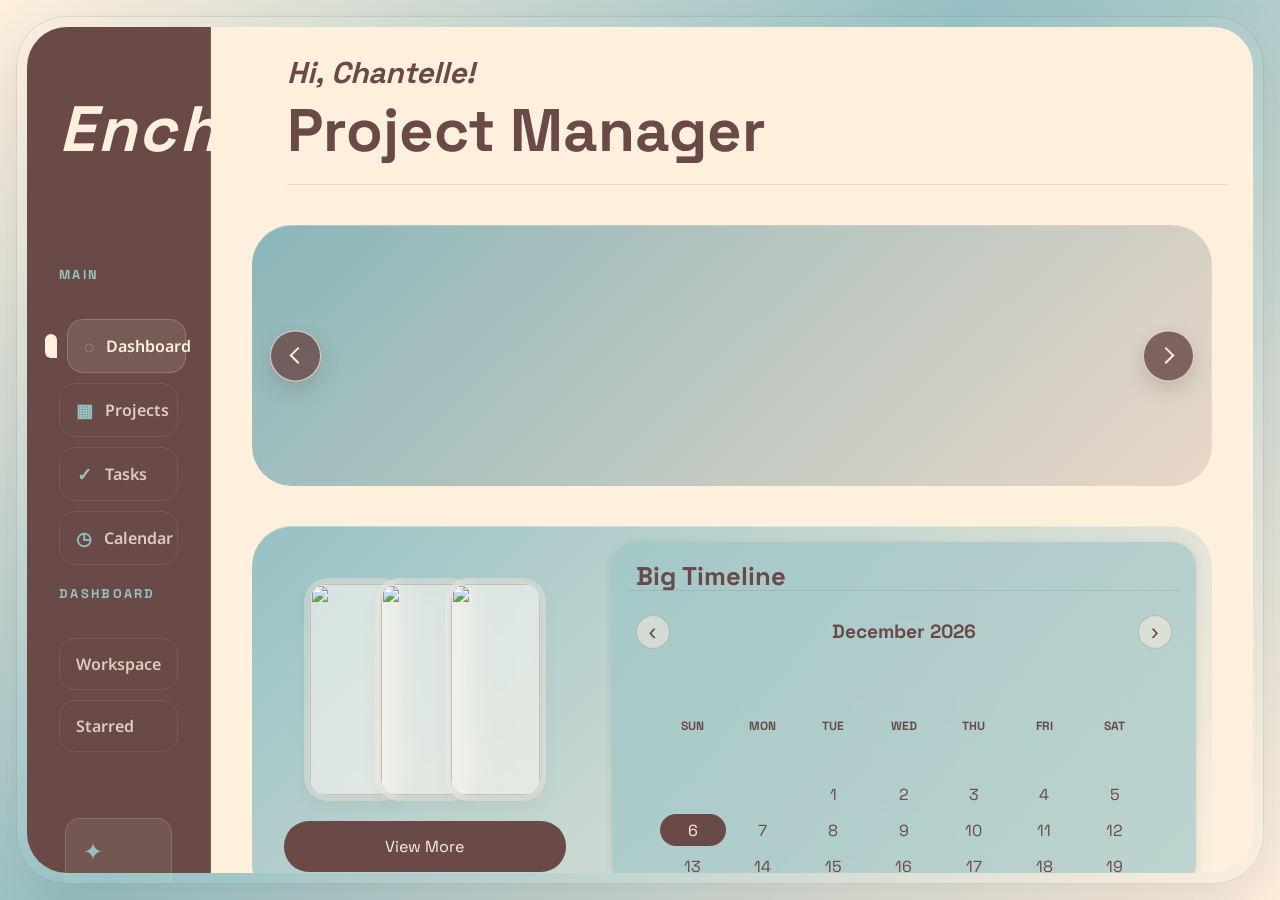
==== commit e54c685d: "Began project skeleton." ====
--- a/index.html
+++ b/index.html
@@ -42,10 +42,10 @@
                 <div class="projects-scroll">
                     <button class="scroll-left" type="button" aria-label="Show previous project" onclick="plusDivs(-1)"></button>
                     
-                    <img class="projects-slide" src="https://i.pinimg.com/1200x/f3/69/72/f369729f2e2436c7e6199264a27848d8.jpg">
-                    <img class="projects-slide" src="https://i.pinimg.com/1200x/b1/5e/0a/b15e0a1c6e20ac0492519dadba8574b7.jpg">
-                    <img class="projects-slide" src="https://i.pinimg.com/1200x/c8/a8/f1/c8a8f19fa9f79428a1293db86b2d7015.jpg">
-                    <img class="projects-slide" src="https://i.pinimg.com/736x/cd/55/ca/cd55ca581c6f7dde498ed9be4bb16d14.jpg">
+                    <div class="projects-slide" id="slide-1"></div>
+                    <div class="projects-slide" id="slide-2"></div>
+                    <div class="projects-slide" id="slide-3"></div>
+                    <div class="projects-slide" id="slide-4"></div>
                     
                     
                     <button class="scroll-right" type="button" aria-label="Show next project" onclick="plusDivs(1)"></button>
--- a/css/style.css
+++ b/css/style.css
@@ -45,7 +45,10 @@
     color: var(--main-text);
     margin: 0px 10px 40px 60px;
     font-size: 60px;
-}
+    padding-bottom: 15px;
+    border-bottom: 1px solid rgba(105, 74, 71, 0.14);
+}
+
 div {
     padding: 16px;
     border-radius: 6px;
@@ -157,53 +160,53 @@
     object-fit: cover;
 }
 
-.side-links { 
-    margin: 0 0 20px; 
-    padding: 0 22px; 
-    list-style: none; 
-}
-
-.side-links li { 
-    margin: 0 0 10px; 
-    padding: 0; 
-}
-
-.side-links a { 
-    display: flex; 
-    align-items: center; 
-    gap: 12px; 
+.side-links {
+    margin: 0 0 20px;
+    padding: 0 22px;
+    list-style: none;
+}
+
+.side-links li {
+    margin: 0 0 10px;
+    padding: 0;
+}
+
+.side-links a {
+    display: flex;
+    align-items: center;
+    gap: 12px;
     width: 100%;
-    margin: 0; 
+    margin: 0;
     position: relative;
-    padding: 14px 16px; 
-    border: 1px solid rgba(255, 240, 222, 0.1); 
-    border-radius: 16px; 
-    color: var(--sidebar-muted); 
-    font: 600 .82rem "Noto Sans", sans-serif; 
+    padding: 14px 16px;
+    border: 1px solid rgba(255, 240, 222, 0.1);
+    border-radius: 16px;
+    color: var(--sidebar-muted);
+    font: 600 .82rem "Noto Sans", sans-serif;
     backdrop-filter: blur(10px);
     transition: transform 160ms ease, background-color 160ms ease, border-color 160ms ease;
     font-size: 1rem;
 }
 
-.side-links a span { 
-    width: 17px; 
-    color: #96c1c5; 
-    font-size: 1.1rem; 
-    text-align: center; 
-}
-
-.side-links a b { 
-    margin-left: auto; 
-    color: #96c1c5; 
-    font-size: 1rem; 
+.side-links a span {
+    width: 17px;
+    color: #96c1c5;
+    font-size: 1.1rem;
+    text-align: center;
+}
+
+.side-links a b {
+    margin-left: auto;
+    color: #96c1c5;
+    font-size: 1rem;
 }
 
 .side-links li.active a,
-.side-links a:hover { 
-    border-color: rgba(255, 240, 222, .18); 
+.side-links a:hover {
+    border-color: rgba(255, 240, 222, .18);
     background: rgba(255, 240, 222, .1);
-    color: #fff0de; 
-    transform: translateX(8px); 
+    color: #fff0de;
+    transform: translateX(8px);
 }
 
 .side-links li.active a::before {
@@ -224,6 +227,7 @@
         opacity: 0;
         transform: translate(-8px, -50%);
     }
+
     to {
         opacity: 1;
         transform: translate(0, -50%);
@@ -252,6 +256,7 @@
         opacity: 0;
         transform: translateY(12px);
     }
+
     to {
         opacity: 1;
         transform: translateY(0);
@@ -263,6 +268,7 @@
         opacity: 1;
         transform: translateY(0);
     }
+
     to {
         opacity: 0;
         transform: translateY(-8px);
@@ -270,6 +276,7 @@
 }
 
 @media (prefers-reduced-motion: reduce) {
+
     .main-container,
     body.is-leaving .main-container {
         animation: none;
@@ -491,24 +498,56 @@
     padding: 5px;
 }
 
-.project:not(:first-child){
+.project:not(:first-child) {
     margin-left: -50px;
 }
 
 .project:hover {
     transform: translateY(-20px);
-}
-
-.project:hover ~ .project {
+    box-shadow: 0 14px 26px rgba(105, 74, 71, 0.12);
+}
+
+.project:hover~.project {
     left: 50px;
 }
 
-.project img {
+.projects-slide {
+    padding: 16px;
+    background-position: center;
+    background-size: cover;
+    object-fit: cover;
+    height: 100%;
+    width: 100%;
+}
+
+.projects img {
     width: 100%;
     height: 100%;
     display: block;
-    border-radius: inherit;
     object-fit: cover;
+    overflow: hidden;
+    padding: 0;
+    border: 1px solid rgba(105, 74, 71, 0.1);
+    border-radius: 18px;
+    background: rgba(255, 255, 255, 0.34);
+    box-shadow: 0 7px 20px rgba(105, 74, 71, 0.06);
+    transition: transform 180ms ease, box-shadow 180ms ease;
+}
+
+#slide-1 {
+    background-image: linear-gradient(120deg, rgba(32, 81, 83, .1), rgba(105, 74, 71, .15)), url("https://i.pinimg.com/1200x/f1/74/be/f174beb684debc5f77256eee1ba26c48.jpg")
+}
+
+#slide-2 {
+    background-image: linear-gradient(120deg, rgba(32, 81, 83, .1), rgba(105, 74, 71, .15)), url("https://i.pinimg.com/1200x/af/10/d9/af10d93d18b738134b397c6ef5f74e63.jpg")
+}
+
+#slide-3 {
+    background-image: linear-gradient(120deg, rgba(32, 81, 83, .1), rgba(105, 74, 71, .15)), url("https://i.pinimg.com/1200x/b9/be/f4/b9bef4fbe1ca793084e9f213725010f5.jpg")
+}
+
+#slide-4 {
+    background-image: linear-gradient(120deg, rgba(32, 81, 83, .1), rgba(105, 74, 71, .15)), url("https://i.pinimg.com/1200x/e0/06/9a/e0069ade88d1c9d80ced1ff35cba5573.jpg")
 }
 
 .view-more {
@@ -528,6 +567,9 @@
 
 .view-more:hover {
     transform: scale(1.05);
+    background-color: #fff0de;
+    color: #694a47;
+    border: 1px solid #694a47;
 }
 
 /*CALENDAR*/
@@ -548,141 +590,141 @@
 }
 
 .calendar h2 {
-        margin: 0;
-        padding: 4px 8px 0;
-        font-size: clamp(22px, 2vw, 30px);
-        line-height: 1.1;
+    margin: 0;
+    padding: 4px 8px 0;
+    font-size: clamp(22px, 2vw, 30px);
+    line-height: 1.1;
 }
 
 .calendar-header {
-        display: flex;
-        justify-content: space-between;
-        align-items: center;
-        gap: 12px;
-        padding: 4px 8px 10px;
+    display: flex;
+    justify-content: space-between;
+    align-items: center;
+    gap: 12px;
+    padding: 4px 8px 10px;
 }
 
 .calendar-header button {
-        display: grid;
-        place-items: center;
-        width: 34px;
-        height: 34px;
-        padding: 0;
-        border: 1px solid rgba(105, 74, 71, 0.25);
-        border-radius: 50%;
-        background-color: rgba(255, 240, 222, 0.5);
-        color: var(--main-text);
-        font-size: 1.5em;
-        line-height: 1;
-        cursor: pointer;
-        transition: background-color 160ms ease, transform 160ms ease;
+    display: grid;
+    place-items: center;
+    width: 34px;
+    height: 34px;
+    padding: 0;
+    border: 1px solid rgba(105, 74, 71, 0.25);
+    border-radius: 50%;
+    background-color: rgba(255, 240, 222, 0.5);
+    color: var(--main-text);
+    font-size: 1.5em;
+    line-height: 1;
+    cursor: pointer;
+    transition: background-color 160ms ease, transform 160ms ease;
 }
 
 .calendar-header button:hover {
-        background-color: #fff0de;
-        transform: scale(1.08);
+    background-color: #fff0de;
+    transform: scale(1.08);
 }
 
 .calendar-header button:focus-visible {
-        outline: 3px solid #96c1c5;
-        outline-offset: 2px;
+    outline: 3px solid #96c1c5;
+    outline-offset: 2px;
 }
 
 #month-year {
-        flex: 1;
-        color: var(--main-text);
-        font-size: 1.2em;
-        font-weight: bold;
-        text-align: center;
+    flex: 1;
+    color: var(--main-text);
+    font-size: 1.2em;
+    font-weight: bold;
+    text-align: center;
 }
 
 .calendar-body {
-        flex: 1;
-        min-height: 0;
-        display: flex;
-        flex-direction: column;
-        gap: 4px;
+    flex: 1;
+    min-height: 0;
+    display: flex;
+    flex-direction: column;
+    gap: 4px;
 }
 
 .calendar-weekdays,
 .calendar-dates {
-        display: grid;
-        grid-template-columns: repeat(7, minmax(0, 1fr));
-        gap: 4px;
+    display: grid;
+    grid-template-columns: repeat(7, minmax(0, 1fr));
+    gap: 4px;
 }
 
 .calendar-weekdays {
-        color: var(--main-text);
+    color: var(--main-text);
 }
 
 .calendar-weekdays div,
 .calendar-dates div {
-        display: grid;
-        place-items: center;
-        min-width: 0;
-        min-height: 32px;
-        padding: 4px;
-        text-align: center;
+    display: grid;
+    place-items: center;
+    min-width: 0;
+    min-height: 32px;
+    padding: 4px;
+    text-align: center;
 }
 
 .calendar-weekdays div {
-        font-size: 0.75rem;
-        font-weight: bold;
-        text-transform: uppercase;
+    font-size: 0.75rem;
+    font-weight: bold;
+    text-transform: uppercase;
 }
 
 .calendar-dates div {
-        border-radius: 9999px;
-        color: var(--main-text);
-        cursor: pointer;
-        transition: background-color 160ms ease, color 160ms ease, transform 160ms ease;
+    border-radius: 9999px;
+    color: var(--main-text);
+    cursor: pointer;
+    transition: background-color 160ms ease, color 160ms ease, transform 160ms ease;
 }
 
 .calendar-dates div:hover {
-        background-color: rgba(255, 240, 222, 0.7);
-        transform: scale(1.08);
-        font-weight: bold;
+    background-color: rgba(255, 240, 222, 0.7);
+    transform: scale(1.08);
+    font-weight: bold;
 }
 
 .current-date {
-        background-color: #694a47;
-        color: #fff0de !important;
+    background-color: #694a47;
+    color: #fff0de !important;
 }
 
 /* PROJECTS PAGE */
-.projects-page {  
+.projects-page {
     padding: 36px clamp(28px, 5vw, 60px) 42px;
 }
 
-.projects-header { 
-    display: flex; 
-    align-items: flex-end; 
-    justify-content: space-between; 
+.projects-header {
+    display: flex;
+    align-items: flex-end;
+    justify-content: space-between;
     gap: 20px;
     padding: 0 0 24px;
 }
 
-.projects-header h1 { 
-    margin: 0; 
-    font-size: clamp(42px, 5vw, 68px); 
-    font-style: normal; 
-    letter-spacing: -0.04em; 
+.projects-header h1 {
+    margin: 0;
+    font-size: clamp(42px, 5vw, 68px);
+    font-style: normal;
+    letter-spacing: -0.04em;
 }
 
 .eyebrow {
-    margin: 0 0 10px; 
-    color: #9a7060; 
-    font: 700 0.7rem "Noto Sans", sans-serif; 
-    letter-spacing: 0.16em; 
-    text-transform: uppercase; 
-}
-
-.header-copy { 
-    max-width: 540px; 
-    margin: 12px 0 0; 
-    color: #8b6c62; 
-    font: 500 0.95rem "Noto Sans", sans-serif; 
-    line-height: 1.5; 
+    margin: 0 0 10px;
+    color: #9a7060;
+    font: 700 0.7rem "Noto Sans", sans-serif;
+    letter-spacing: 0.16em;
+    text-transform: uppercase;
+}
+
+.header-copy {
+    max-width: 540px;
+    margin: 12px 0 0;
+    color: #8b6c62;
+    font: 500 0.95rem "Noto Sans", sans-serif;
+    line-height: 1.5;
 }
 
 .primary-action {
@@ -734,10 +776,22 @@
     font-size: 1.15rem;
 }
 
-.stat-icon.teal { background: #b8d7d6; }
-.stat-icon.peach { background: #f1c6a9; }
-.stat-icon.cream { background: #f8dfb4; }
-.stat-icon.brown { background: #c8aaa2; color: #fff0de; }
+.stat-icon.teal {
+    background: #b8d7d6;
+}
+
+.stat-icon.peach {
+    background: #f1c6a9;
+}
+
+.stat-icon.cream {
+    background: #f8dfb4;
+}
+
+.stat-icon.brown {
+    background: #c8aaa2;
+    color: #fff0de;
+}
 
 .stat-item strong {
     display: block;
@@ -820,6 +874,7 @@
 .project-card {
     overflow: hidden;
     padding: 0;
+    cursor: pointer;
     border: 1px solid rgba(105, 74, 71, 0.1);
     border-radius: 18px;
     background: rgba(255, 255, 255, 0.34);
@@ -832,124 +887,137 @@
     box-shadow: 0 14px 26px rgba(105, 74, 71, 0.12);
 }
 
-.project-card.is-hidden { display: none; }
-
-.card-image { 
-    position: relative; 
-    height: 142px; 
-    padding: 16px; 
-    background-position: center; 
-    background-size: cover; 
-}
-
-.image-brand { background-image: linear-gradient(120deg, rgba(32,81,83,.1), rgba(105,74,71,.15)), url("https://i.pinimg.com/1200x/4d/a8/8a/4da88ac28f09584d862c5d58a4914dc8.jpg"); }
-
-.image-summer { background-image: linear-gradient(120deg, rgba(105,74,71,.05), rgba(241,198,169,.25)), url("https://i.pinimg.com/1200x/3f/1d/a2/3f1da28095b03da87e88a4c08e116edd.jpg"); }
-
-.image-offsite { background-image: linear-gradient(120deg, rgba(105,74,71,.05), rgba(184,215,214,.3)), url("https://i.pinimg.com/1200x/da/d6/c2/dad6c23134a8ae50de1480d352b40e4c.jpg"); }
-
-.image-web { background-image: linear-gradient(120deg, rgba(105,74,71,.08), rgba(248,223,180,.25)), url("https://i.pinimg.com/1200x/86/73/c0/8673c0c52bfc2dbbfa73da1199c4f0ef.jpg"); }
-
-.card-tag { 
-    padding: 6px 9px; 
-    border-radius: 7px; 
-    background: rgba(255,240,222,.9); 
-    color: #694a47; 
-    font: 700 .65rem "Noto Sans",sans-serif; 
-}
-
-.star-button { 
-    float: right; 
-    width: 30px; 
-    aspect-ratio: 1; 
-    padding: 0; 
-    border: 0; 
-    border-radius: 50%; 
-    background: rgba(255,240,222,.88); 
-    color: #694a47; 
-    font-size: 1.25rem; 
-    cursor: pointer; 
-}
-
-.star-button.is-starred { color: #c77b4c; }
-
-.card-content { 
-    padding: 18px 18px 15px; 
-}
-
-.card-title-row { 
-    display: flex; 
-    align-items: center; 
-    justify-content: space-between; 
-    gap: 8px; 
-    padding: 0; 
-}
-
-.card-title-row h2 { 
-    margin: 0; 
-    font-size: 1.15rem; 
-}
-
-.card-content p { 
-    min-height: 34px; 
-    margin: 8px 0 15px; 
-    color: #92746a; 
-    font: .78rem/1.45 "Noto Sans", sans-serif; 
-}
-
-.health-dot { 
-    color: #5a827b; 
-    font: 700 .63rem "Noto Sans", sans-serif; 
-}
-
-.health-dot::before { 
-    display: inline-block; 
-    width: 6px; 
-    height: 6px; 
-    margin: 0 5px 1px 0; 
-    border-radius: 50%; 
-    background: currentColor; 
-    content: ""; 
-}
-
-.at-risk { 
-    color: #c57b55; 
-}
-
-.complete { 
-    color: #7d6b93; 
-}
-.progress-meta, 
-.card-footer { 
-    display: flex; 
-    justify-content: space-between; 
-    padding: 0; 
-    color: #9a7060; 
-    font: 600 .66rem "Noto Sans", sans-serif; 
-}
-
-.progress-meta strong { 
-    color: #694a47; 
-}
-
-.progress-track { 
-    height: 6px; 
-    margin: 8px 0 13px; 
-    padding: 0; 
-    border-radius: 99px; 
-    background: #ead9ca; 
-}
-
-.progress-track span { 
-    display: block; 
-    height: 100%; 
-    border-radius: inherit; 
-    background: #6f9e99; 
-}
-
-.card-footer { 
-    border-top: 1px solid rgba(105,74,71,.1); 
-    padding-top: 12px; 
+.project-card.is-hidden {
+    display: none;
+}
+
+.card-image {
+    position: relative;
+    height: 142px;
+    padding: 16px;
+    background-position: center;
+    background-size: cover;
+}
+
+.image-brand {
+    background-image: linear-gradient(120deg, rgba(32, 81, 83, .1), rgba(105, 74, 71, .15)), url("https://i.pinimg.com/1200x/4d/a8/8a/4da88ac28f09584d862c5d58a4914dc8.jpg");
+}
+
+.image-summer {
+    background-image: linear-gradient(120deg, rgba(105, 74, 71, .05), rgba(241, 198, 169, .25)), url("https://i.pinimg.com/1200x/3f/1d/a2/3f1da28095b03da87e88a4c08e116edd.jpg");
+}
+
+.image-offsite {
+    background-image: linear-gradient(120deg, rgba(105, 74, 71, .05), rgba(184, 215, 214, .3)), url("https://i.pinimg.com/1200x/da/d6/c2/dad6c23134a8ae50de1480d352b40e4c.jpg");
+}
+
+.image-web {
+    background-image: linear-gradient(120deg, rgba(105, 74, 71, .08), rgba(248, 223, 180, .25)), url("https://i.pinimg.com/1200x/86/73/c0/8673c0c52bfc2dbbfa73da1199c4f0ef.jpg");
+}
+
+.card-tag {
+    padding: 6px 9px;
+    border-radius: 7px;
+    background: rgba(255, 240, 222, .9);
+    color: #694a47;
+    font: 700 .65rem "Noto Sans", sans-serif;
+}
+
+.star-button {
+    float: right;
+    width: 30px;
+    aspect-ratio: 1;
+    padding: 0;
+    border: 0;
+    border-radius: 50%;
+    background: rgba(255, 240, 222, .88);
+    color: #694a47;
+    font-size: 1.25rem;
+    cursor: pointer;
+}
+
+.star-button.is-starred {
+    color: #c77b4c;
+}
+
+.card-content {
+    padding: 18px 18px 15px;
+}
+
+.card-title-row {
+    display: flex;
+    align-items: center;
+    justify-content: space-between;
+    gap: 8px;
+    padding: 0;
+}
+
+.card-title-row h2 {
+    margin: 0;
+    font-size: 1.15rem;
+}
+
+.card-content p {
+    min-height: 34px;
+    margin: 8px 0 15px;
+    color: #92746a;
+    font: .78rem/1.45 "Noto Sans", sans-serif;
+}
+
+.health-dot {
+    color: #5a827b;
+    font: 700 .63rem "Noto Sans", sans-serif;
+}
+
+.health-dot::before {
+    display: inline-block;
+    width: 6px;
+    height: 6px;
+    margin: 0 5px 1px 0;
+    border-radius: 50%;
+    background: currentColor;
+    content: "";
+}
+
+.at-risk {
+    color: #c57b55;
+}
+
+.complete {
+    color: #7d6b93;
+}
+
+.progress-meta,
+.card-footer {
+    display: flex;
+    justify-content: space-between;
+    padding: 0;
+    color: #9a7060;
+    font: 600 .66rem "Noto Sans", sans-serif;
+}
+
+.progress-meta strong {
+    color: #694a47;
+}
+
+.progress-track {
+    height: 6px;
+    margin: 8px 0 13px;
+    padding: 0;
+    border-radius: 99px;
+    background: #ead9ca;
+}
+
+.progress-track span {
+    display: block;
+    height: 100%;
+    border-radius: inherit;
+    background: #6f9e99;
+}
+
+.card-footer {
+    border-top: 1px solid rgba(105, 74, 71, .1);
+    padding-top: 12px;
 }
 
 .deadline-panel {
@@ -960,122 +1028,437 @@
     background: rgba(150, 193, 197, .25);
 }
 
-.deadline-heading { 
-    display: flex; 
-    justify-content: space-between; 
-    align-items: flex-start; 
-    padding: 0 0 16px; 
-}
-
-.deadline-heading h2 { 
-    margin: 0; 
-    font-size: 1.3rem; 
-}
-
-.calendar-mark { 
-    font-size: 1.7rem; 
-}
-
-.deadline-item { 
-    display: flex; 
-    align-items: center; 
-    gap: 12px; 
-    padding: 13px 0; 
-    border-top: 1px solid rgba(105, 74, 71, .13); 
-}
-
-.deadline-item time { 
-    width: 37px; 
-    color: #694a47; 
-    font-size: 1.05rem; 
-    font-weight: 700; 
-    text-align: center; 
-}
-
-.deadline-item time small { 
-    display: block; 
-    color: #9a7060; 
-    font: 700 .58rem "Noto Sans", sans-serif; 
-    text-transform: uppercase; 
-}
-
-.deadline-item strong, 
-.deadline-item span { 
-    display: block; 
-}
-
-.deadline-item strong { 
-    font: 700 .74rem "Noto Sans", sans-serif; 
-}
-
-.deadline-item span { 
-    margin-top: 4px; 
-    color: #92746a; 
-    font: .66rem "Noto Sans", sans-serif; 
-}
-
-.calendar-link { 
-    display: flex; 
-    justify-content: space-between; 
-    margin-top: 9px; 
-    padding: 11px 0 0; 
-    border-top: 1px solid rgba(105, 74, 71, .13); 
-    color: #694a47; 
-    font: 700 .72rem "Noto Sans", sans-serif; 
-}
-
-.sidebar-note { 
-    margin: auto 22px 22px; 
-    padding: 17px; 
-    border: 1px solid rgba(255, 240, 222, .15); 
-    border-radius: 15px; 
-    background: rgba(255, 240, 222, .08); 
-    color: #fff0de; 
-}
-
-.sidebar-note strong, 
-.sidebar-note small { 
-    display: block; 
-}
-
-.sidebar-note strong { 
-    font: 700 .75rem "Noto Sans", sans-serif; 
-}
-
-.sidebar-note small { 
-    margin-top: 8px; 
-    color: var(--sidebar-muted); 
-    font: .66rem/1.4 "Noto Sans", sans-serif; 
-}
-
-.note-mark { 
-    display: block; 
-    margin-bottom: 12px; 
-    color: #96c1c5; 
+.deadline-heading {
+    display: flex;
+    justify-content: space-between;
+    align-items: flex-start;
+    padding: 0 0 16px;
+}
+
+.deadline-heading h2 {
+    margin: 0;
+    font-size: 1.3rem;
+}
+
+.calendar-mark {
+    font-size: 1.7rem;
+}
+
+.deadline-item {
+    display: flex;
+    align-items: center;
+    gap: 12px;
+    padding: 13px 0;
+    border-top: 1px solid rgba(105, 74, 71, .13);
+}
+
+.deadline-item time {
+    width: 37px;
+    color: #694a47;
+    font-size: 1.05rem;
+    font-weight: 700;
+    text-align: center;
+}
+
+.deadline-item time small {
+    display: block;
+    color: #9a7060;
+    font: 700 .58rem "Noto Sans", sans-serif;
+    text-transform: uppercase;
+}
+
+.deadline-item strong,
+.deadline-item span {
+    display: block;
+}
+
+.deadline-item strong {
+    font: 700 .74rem "Noto Sans", sans-serif;
+}
+
+.deadline-item span {
+    margin-top: 4px;
+    color: #92746a;
+    font: .66rem "Noto Sans", sans-serif;
+}
+
+.calendar-link {
+    display: flex;
+    justify-content: space-between;
+    margin-top: 9px;
+    padding: 11px 0 0;
+    border-top: 1px solid rgba(105, 74, 71, .13);
+    color: #694a47;
+    font: 700 .72rem "Noto Sans", sans-serif;
+}
+
+.sidebar-note {
+    margin: auto 22px 22px;
+    padding: 17px;
+    border: 1px solid rgba(255, 240, 222, .15);
+    border-radius: 15px;
+    background: rgba(255, 240, 222, .08);
+    color: #fff0de;
+}
+
+.sidebar-note strong,
+.sidebar-note small {
+    display: block;
+}
+
+.sidebar-note strong {
+    font: 700 .75rem "Noto Sans", sans-serif;
+}
+
+.sidebar-note small {
+    margin-top: 8px;
+    color: var(--sidebar-muted);
+    font: .66rem/1.4 "Noto Sans", sans-serif;
+}
+
+.note-mark {
+    display: block;
+    margin-bottom: 12px;
+    color: #96c1c5;
 }
 
 
 @media (max-width: 900px) {
-    .nav-bar { flex-basis: 190px; }
-    .projects-layout { grid-template-columns: 1fr; }
-    .deadline-panel { display: none; }
+    .nav-bar {
+        flex-basis: 190px;
+    }
+
+    .projects-layout {
+        grid-template-columns: 1fr;
+    }
+
+    .deadline-panel {
+        display: none;
+    }
 }
 
 @media (max-width: 620px) {
-    body { height: auto; min-height: 100vh; overflow: auto; align-items: flex-start; }
-    .full-container { width: 100%; min-height: 100vh; height: auto; padding: 0; border: 0; border-radius: 0; }
-    .nav-bar { display: none; }
-    .main-container { min-height: 100vh; border-radius: 0; }
-    .projects-page { padding: 30px 18px 40px; }
-    .projects-header { align-items: flex-start; flex-direction: column; }
-    .projects-header h1 { font-size: 48px; }
-    .primary-action { width: 100%; }
-    .project-stats { grid-template-columns: repeat(2, 1fr); }
-    .stat-item { padding: 13px 11px; }
-    .stat-item small { font-size: .59rem; }
-    .project-toolbar { align-items: stretch; flex-direction: column-reverse; margin-top: 30px; }
-    .search-box { width: 100%; }
-    .filter-tabs { justify-content: space-between; gap: 8px; }
-    .filter-tab { font-size: .7rem; }
-    .project-grid { grid-template-columns: 1fr; }
+    body {
+        height: auto;
+        min-height: 100vh;
+        overflow: auto;
+        align-items: flex-start;
+    }
+
+    .full-container {
+        width: 100%;
+        min-height: 100vh;
+        height: auto;
+        padding: 0;
+        border: 0;
+        border-radius: 0;
+    }
+
+    .nav-bar {
+        display: none;
+    }
+
+    .main-container {
+        min-height: 100vh;
+        border-radius: 0;
+    }
+
+    .projects-page {
+        padding: 30px 18px 40px;
+    }
+
+    .projects-header {
+        align-items: flex-start;
+        flex-direction: column;
+    }
+
+    .projects-header h1 {
+        font-size: 48px;
+    }
+
+    .primary-action {
+        width: 100%;
+    }
+
+    .project-stats {
+        grid-template-columns: repeat(2, 1fr);
+    }
+
+    .stat-item {
+        padding: 13px 11px;
+    }
+
+    .stat-item small {
+        font-size: .59rem;
+    }
+
+    .project-toolbar {
+        align-items: stretch;
+        flex-direction: column-reverse;
+        margin-top: 30px;
+    }
+
+    .search-box {
+        width: 100%;
+    }
+
+    .filter-tabs {
+        justify-content: space-between;
+        gap: 8px;
+    }
+
+    .filter-tab {
+        font-size: .7rem;
+    }
+
+    .project-grid {
+        grid-template-columns: 1fr;
+    }
+}
+
+/* PROJECT DETAIL PAGE */
+.project-detail-page {
+    padding: 38px clamp(28px, 5vw, 60px) 46px;
+}
+
+.back-link {
+    display: inline-block;
+    margin-bottom: 28px;
+    color: #9a7060;
+    font: 700 .78rem "Noto Sans", sans-serif;
+}
+
+.eyebrow {
+    font-size: 1rem;
+}
+ #project-tag {
+    padding: 0;
+    font-size: .85rem;
+    margin-bottom: .9px;
+}
+
+.detail-header,
+.detail-section-heading,
+.panel-heading {
+    display: flex;
+    align-items: flex-end;
+    justify-content: space-between;
+    gap: 20px;
+    padding: 0;
+}
+
+.detail-header h1 {
+    margin: 12px 0 0;
+    font-size: clamp(42px, 5vw, 68px);
+    letter-spacing: -0.04em;
+}
+
+.detail-header .header-copy {
+    margin: 8px 0 0;
+}
+
+.detail-overview {
+    display: grid;
+    grid-template-columns: minmax(0, 1fr) 220px;
+    gap: 16px;
+    margin-top: 34px;
+    padding: 0;
+}
+
+.detail-progress,
+.detail-owner,
+.detail-panel {
+    padding: 22px;
+    border: 1px solid rgba(105, 74, 71, .1);
+    border-radius: 18px;
+    background: rgba(255, 255, 255, .34);
+}
+
+.detail-section-heading h2,
+.panel-heading h2 {
+    margin: 0;
+    font-size: 1.3rem;
+}
+
+.detail-section-heading strong {
+    color: #694a47;
+    font-size: 1.8rem;
+}
+
+.detail-progress .progress-track {
+    margin-top: 20px;
+}
+
+.detail-meta {
+    display: flex;
+    justify-content: space-between;
+    margin-top: 12px;
+    padding: 0;
+    color: #9a7060;
+    font: 600 .68rem "Noto Sans", sans-serif;
+}
+
+.detail-owner {
+    background: rgba(150, 193, 197, .25);
+}
+
+.owner-avatar {
+    display: grid;
+    place-items: center;
+    width: 42px;
+    aspect-ratio: 1;
+    margin: 18px 0 10px;
+    border-radius: 50%;
+    background: #694a47;
+    color: #fff0de;
+    font-size: 1.2rem;
+}
+
+.detail-owner strong,
+.detail-owner span {
+    display: block;
+}
+
+.detail-owner strong {
+    font: 700 .85rem "Noto Sans", sans-serif;
+}
+
+.detail-owner span {
+    margin-top: 4px;
+    color: #92746a;
+    font: .68rem "Noto Sans", sans-serif;
+}
+
+.detail-columns {
+    display: grid;
+    height: 100%;
+    grid-template-columns: minmax(0, 1.3fr) minmax(230px, .7fr);
+    gap: 16px;
+    margin-top: 16px;
+    padding: 0;
+}
+
+.detail-columns > .detail-panel:first-child {
+    max-height: 640px;
+    overflow-y: auto;
+    scrollbar-color: #9a7060 rgba(255, 240, 222, .35);
+    scrollbar-width: thin;
+}
+
+.task-count {
+    color: #9a7060;
+    font: 700 .7rem "Noto Sans", sans-serif;
+}
+
+.task-row {
+    display: flex;
+    align-items: center;
+    width: 100%;
+    min-height: 62px;
+    gap: 13px;
+    margin-top: 16px;
+    padding: 14px 0;
+    border-top: 1px solid rgba(105, 74, 71, .1);
+    cursor: pointer;
+}
+
+.task-row input {
+    width: 17px;
+    height: 17px;
+    accent-color: #694a47;
+}
+
+.task-row span {
+    padding: 0;
+}
+
+.task-row strong,
+.task-row small {
+    display: block;
+}
+
+.task-row strong {
+    font: 700 .88rem "Noto Sans", sans-serif;
+}
+
+.task-row small {
+    margin-top: 4px;
+    color: #9a7060;
+    font: .66rem "Noto Sans", sans-serif;
+}
+
+.milestone-panel {
+    background: rgba(241, 198, 169, .3);
+}
+
+.milestone-panel h2 {
+    margin: 0;
+    font-size: 1.25rem;
+}
+
+.milestone-panel {
+    color: #92746a;
+    font: .76rem/1.5 "Noto Sans", sans-serif;
+}
+
+.milestone-date {
+    display: flex;
+    align-items: center;
+    gap: 9px;
+    margin-top: 24px;
+    padding: 0;
+    color: #694a47;
+    font: 700 .72rem "Noto Sans", sans-serif;
+}
+
+.milestone-date span {
+    font-size: 1.2rem;
+}
+
+.milestone-panel a {
+    display: flex;
+    justify-content: space-between;
+    margin-top: 20px;
+    padding-top: 13px;
+    border-top: 1px solid rgba(105, 74, 71, .12);
+    color: #694a47;
+    font: 700 .72rem "Noto Sans", sans-serif;
+}
+
+.card-banner {
+    min-height: 220px;
+    height: clamp(220px, 30vw, 360px);
+    width: 100%;
+    padding: 16px;
+    background-position: center;
+    background-size: cover;
+}
+
+@media (max-width: 620px) {
+    .project-detail-page {
+        padding: 30px 18px 40px;
+    }
+
+    .detail-header {
+        align-items: flex-start;
+        flex-direction: column;
+    }
+
+    .detail-header .primary-action {
+        width: 100%;
+    }
+
+    .detail-overview,
+    .detail-columns {
+        grid-template-columns: 1fr;
+    }
+
+    .detail-owner {
+        display: none;
+    }
+
+    .detail-columns > .detail-panel:first-child {
+        max-height: none;
+        overflow-y: visible;
+    }
 }
